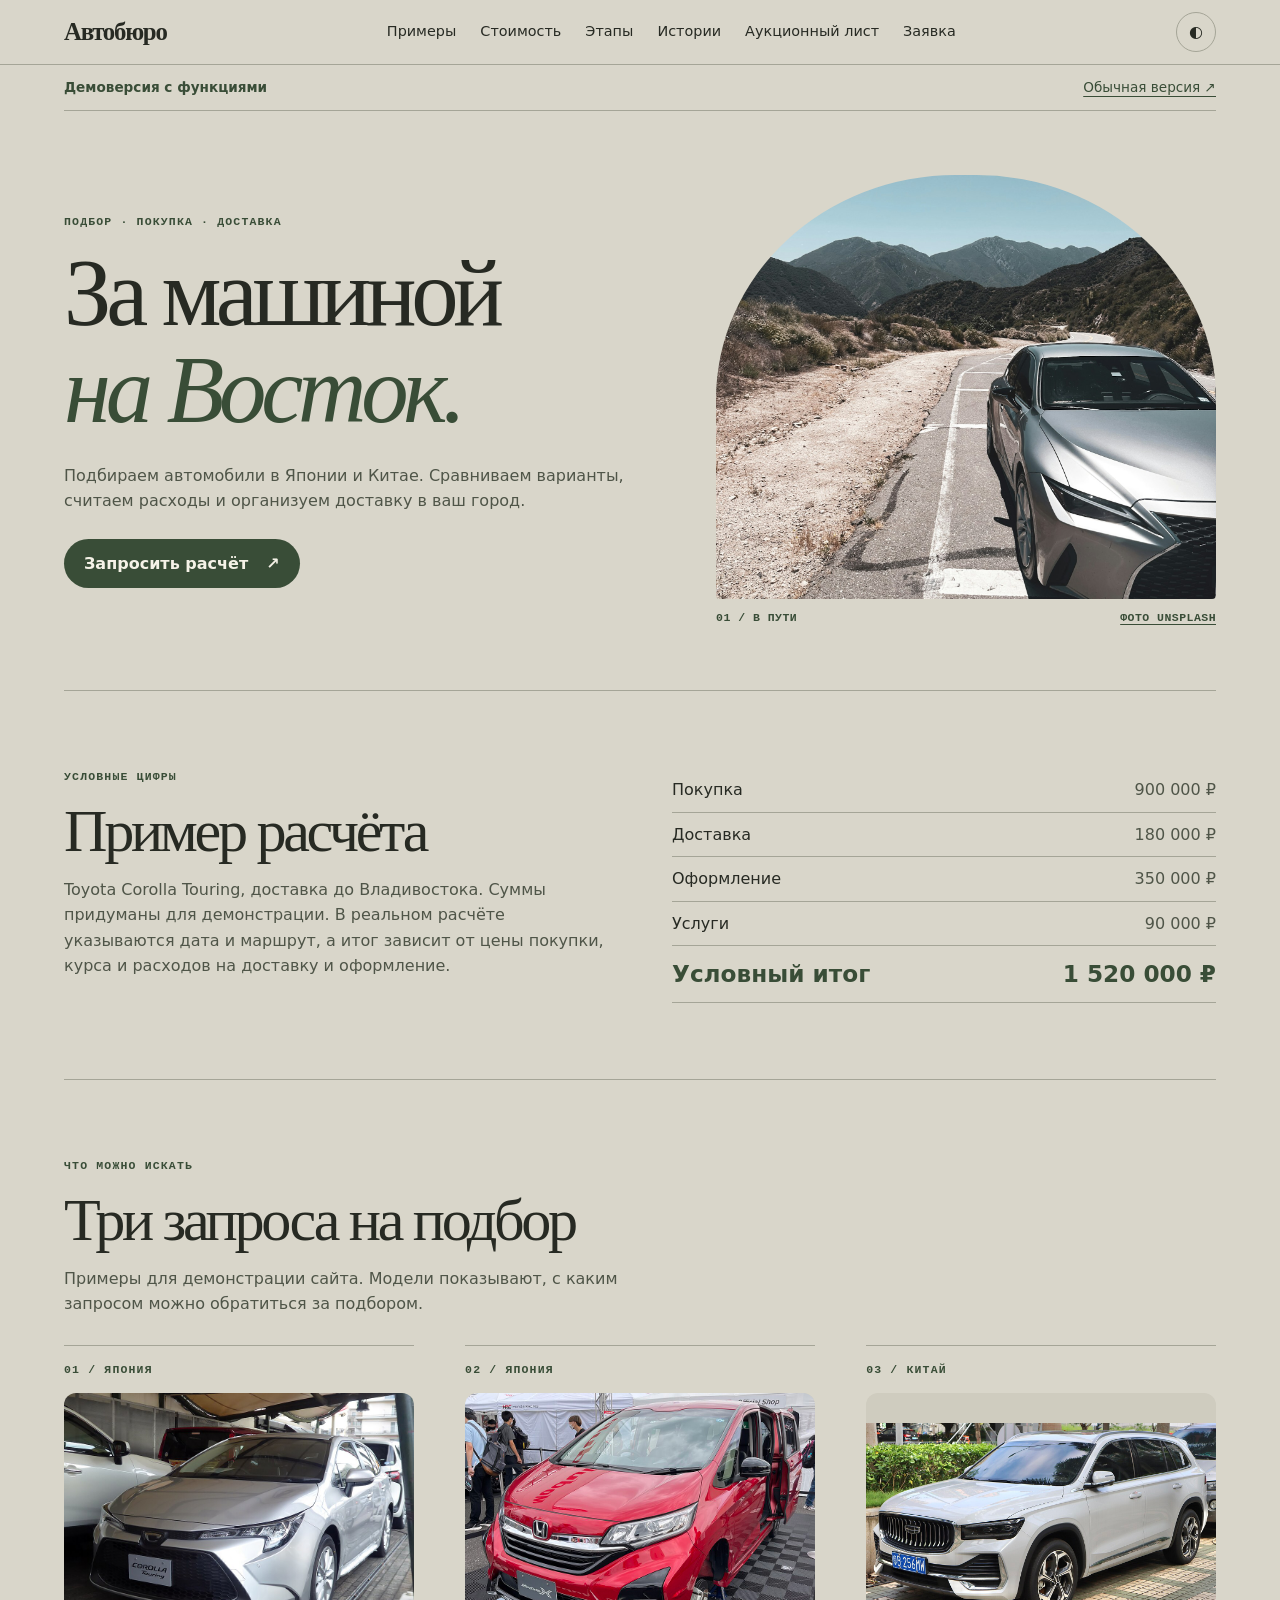
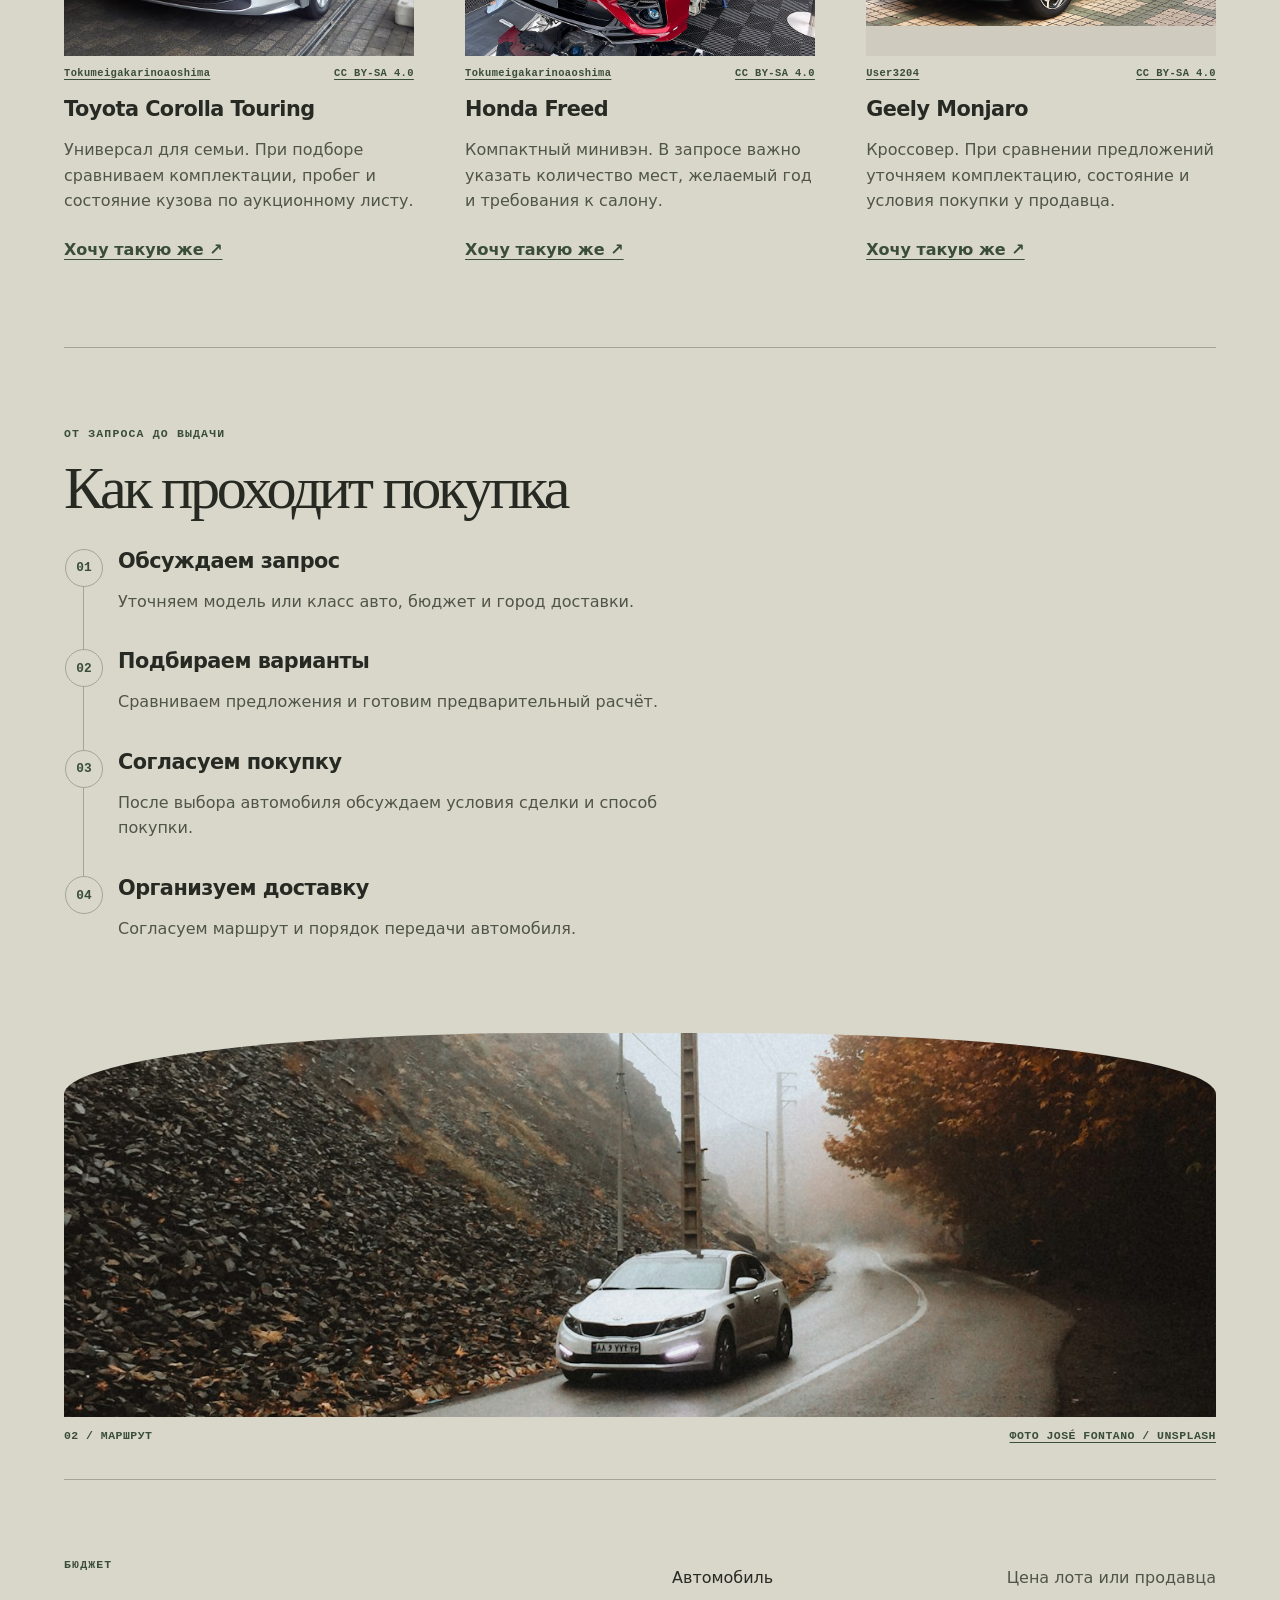
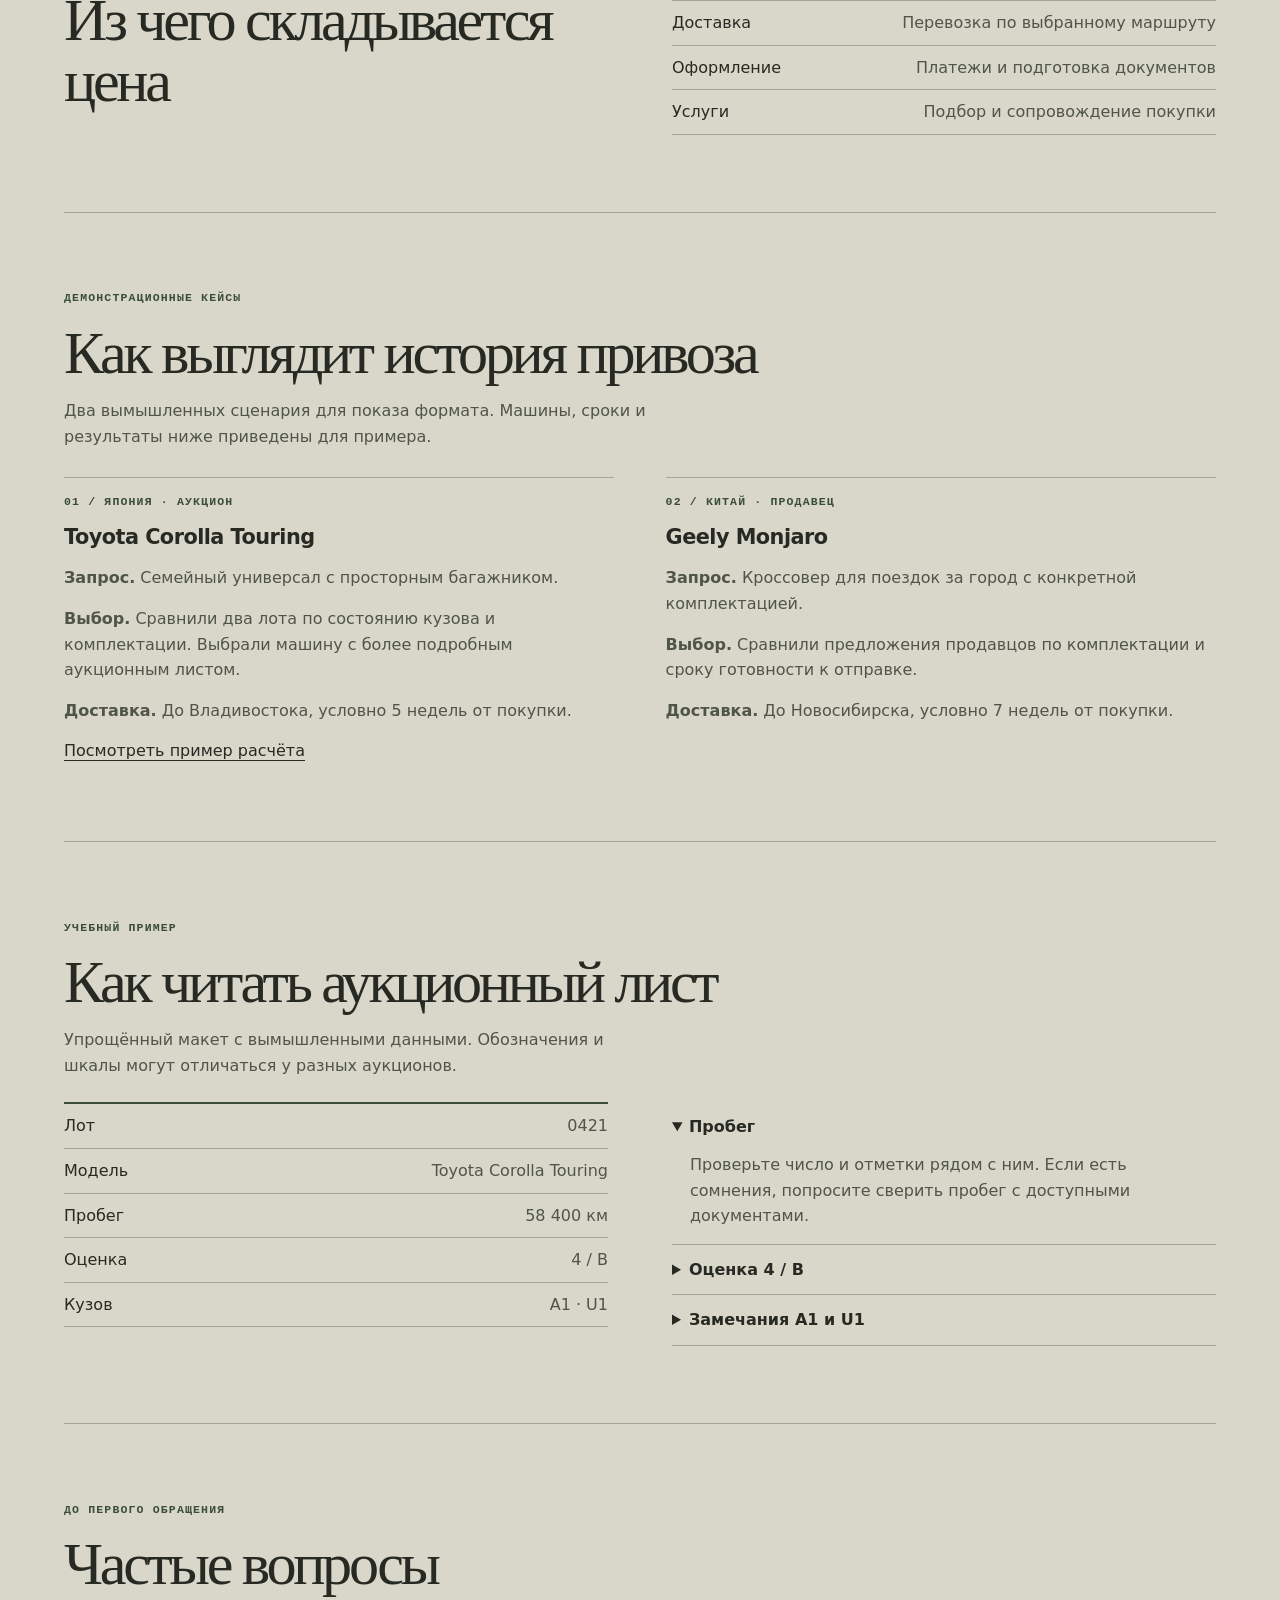
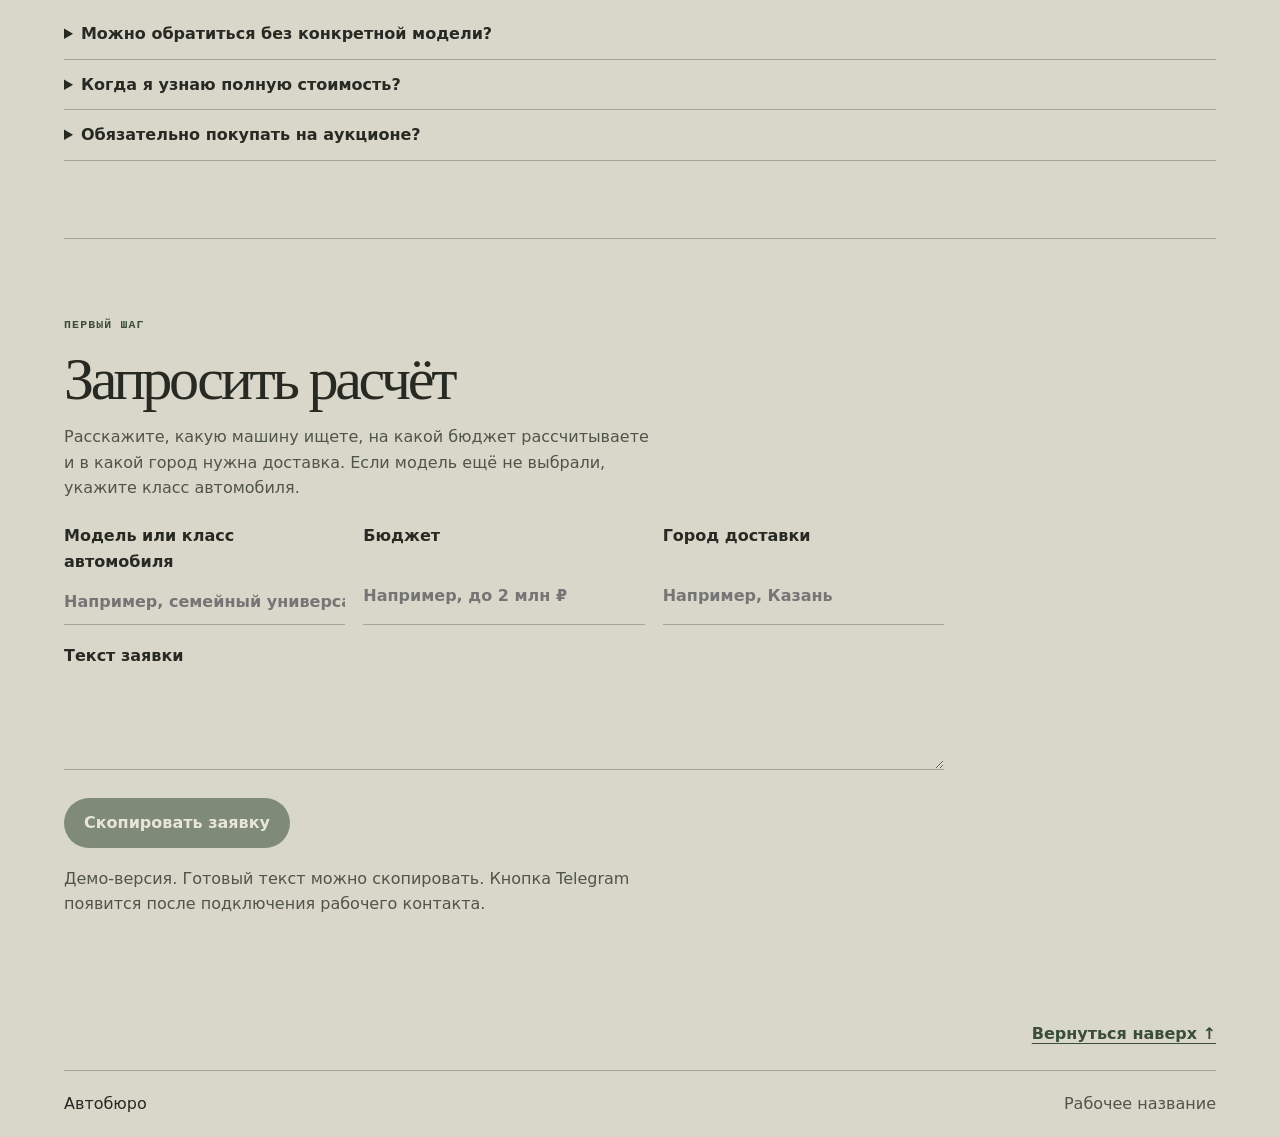
==== features/index.html @ e76baede "Add separate features demo" ====
<!doctype html>
<html lang="ru">
<head>
<meta charset="utf-8">
<meta name="viewport" content="width=device-width, initial-scale=1">
<meta name="description" content="Подбор и покупка автомобилей из Японии, Китая и других стран. Узнайте, как проходит покупка и из чего складывается стоимость.">
<title>Авто из Японии и Китая — подбор и доставка</title>
<link rel="stylesheet" href="../style.css"><link rel="stylesheet" href="features.css">
</head>
<body id="top">
<header class="site-header"><div class="wrap header-inner"><a class="brand" href="#top">Автобюро</a><nav id="site-nav" aria-label="Разделы сайта"><a href="#cars">Примеры</a><a href="#estimate">Стоимость</a><a href="#process">Этапы</a><a href="#cases">Истории</a><a href="#auction">Аукционный лист</a><a href="#contact">Заявка</a></nav><div class="header-controls"><button type="button" id="theme" aria-label="Тёмная тема" aria-pressed="false" hidden>◐</button><button type="button" id="menu" aria-controls="site-nav" aria-expanded="false" hidden>☰ <span>Меню</span></button></div></div></header>
<div class="wrap feature-bar"><strong>Демоверсия с функциями</strong><a href="../">Обычная версия ↗</a></div><main>
<section class="hero wrap">
<div><p class="eyebrow">Подбор · Покупка · Доставка</p>
<h1>За машиной<br><em>на Восток.</em></h1>
<p class="intro">Подбираем автомобили в Японии и Китае. Сравниваем варианты, считаем расходы и организуем доставку в ваш город.</p>
<a class="button" href="#contact">Запросить расчёт <span aria-hidden="true">↗</span></a></div>
<figure class="hero-photo">
<img src="../photos/mountain-road.jpg" width="1600" height="2133" alt="Серебристый автомобиль на горной дороге" fetchpriority="high">
<figcaption><span>01 / В пути</span><a href="https://unsplash.com/photos/silver-car-parked-on-a-winding-mountain-road-dqS-fH3eOp8">Фото Unsplash</a></figcaption>
</figure>
</section>
<section class="section wrap price" id="estimate">
<div><p class="eyebrow">Условные цифры</p><h2>Пример расчёта</h2><p>Toyota Corolla Touring, доставка до Владивостока. Суммы придуманы для демонстрации. В реальном расчёте указываются дата и маршрут, а итог зависит от цены покупки, курса и расходов на доставку и оформление.</p></div>
<dl class="cost estimate">
<div><dt>Покупка</dt><dd>900 000 ₽</dd></div>
<div><dt>Доставка</dt><dd>180 000 ₽</dd></div>
<div><dt>Оформление</dt><dd>350 000 ₽</dd></div>
<div><dt>Услуги</dt><dd>90 000 ₽</dd></div>
<div class="total"><dt>Условный итог</dt><dd>1 520 000 ₽</dd></div>
</dl>
</section>
<section class="section wrap" id="cars">
<p class="eyebrow">Что можно искать</p>
<h2>Три запроса на подбор</h2>
<p>Примеры для демонстрации сайта. Модели показывают, с каким запросом можно обратиться за подбором.</p>
<div class="examples">
<article><p class="eyebrow">01 / Япония</p><figure class="car-example"><img src="../photos/corolla.jpg" alt="Toyota Corolla Touring" loading="lazy"><figcaption><a href="https://commons.wikimedia.org/wiki/File:Toyota_COROLLA_Touring_S_(3BA-ZRE212W-AEXEP)_front.jpg">Tokumeigakarinoaoshima</a><a href="https://creativecommons.org/licenses/by-sa/4.0/">CC BY-SA 4.0</a></figcaption></figure><h3>Toyota Corolla Touring</h3><p>Универсал для семьи. При подборе сравниваем комплектации, пробег и состояние кузова по аукционному листу.</p><a class="pick-car" href="#contact" data-car="Toyota Corolla Touring">Хочу такую же ↗</a></article>
<article><p class="eyebrow">02 / Япония</p><figure class="car-example"><img src="../photos/freed.jpg" alt="Honda Freed" loading="lazy"><figcaption><a href="https://commons.wikimedia.org/wiki/File:Honda_FREED_Modulo_X_(6BA-GB5)_front.jpg">Tokumeigakarinoaoshima</a><a href="https://creativecommons.org/licenses/by-sa/4.0/">CC BY-SA 4.0</a></figcaption></figure><h3>Honda Freed</h3><p>Компактный минивэн. В запросе важно указать количество мест, желаемый год и требования к салону.</p><a class="pick-car" href="#contact" data-car="Honda Freed">Хочу такую же ↗</a></article>
<article><p class="eyebrow">03 / Китай</p><figure class="car-example"><img src="../photos/monjaro.jpg" alt="Geely Monjaro" loading="lazy"><figcaption><a href="https://commons.wikimedia.org/wiki/File:2021_Geely_Xingyue_L_(front).jpg">User3204</a><a href="https://creativecommons.org/licenses/by-sa/4.0/">CC BY-SA 4.0</a></figcaption></figure><h3>Geely Monjaro</h3><p>Кроссовер. При сравнении предложений уточняем комплектацию, состояние и условия покупки у продавца.</p><a class="pick-car" href="#contact" data-car="Geely Monjaro">Хочу такую же ↗</a></article>
</div>
</section>
<section class="section wrap" id="process"><p class="eyebrow">От запроса до выдачи</p><h2>Как проходит покупка</h2>
<ol class="steps">
<li><h3>Обсуждаем запрос</h3><p>Уточняем модель или класс авто, бюджет и город доставки.</p></li>
<li><h3>Подбираем варианты</h3><p>Сравниваем предложения и готовим предварительный расчёт.</p></li>
<li><h3>Согласуем покупку</h3><p>После выбора автомобиля обсуждаем условия сделки и способ покупки.</p></li>
<li><h3>Организуем доставку</h3><p>Согласуем маршрут и порядок передачи автомобиля.</p></li>
</ol></section>
<figure class="road-photo wrap">
<img src="../photos/autumn-road.jpg" width="1400" height="1867" alt="Автомобиль на извилистой дороге в осеннем лесу" loading="lazy">
<figcaption><span>02 / МАРШРУТ</span><a href="https://unsplash.com/photos/silver-sedan-on-road-6Av5NZUuW58">Фото José Fontano / Unsplash</a></figcaption>
</figure>
<section class="section wrap price"><div><p class="eyebrow">Бюджет</p><h2>Из чего складывается цена</h2></div><dl class="cost"><div><dt>Автомобиль</dt><dd>Цена лота или продавца</dd></div><div><dt>Доставка</dt><dd>Перевозка по выбранному маршруту</dd></div><div><dt>Оформление</dt><dd>Платежи и подготовка документов</dd></div><div><dt>Услуги</dt><dd>Подбор и сопровождение покупки</dd></div></dl></section>
<section class="section wrap" id="cases">
<p class="eyebrow">Демонстрационные кейсы</p>
<h2>Как выглядит история привоза</h2>
<p>Два вымышленных сценария для показа формата. Машины, сроки и результаты ниже приведены для примера.</p>
<div class="examples stories">
<article><p class="eyebrow">01 / Япония · аукцион</p><h3>Toyota Corolla Touring</h3><p><strong>Запрос.</strong> Семейный универсал с просторным багажником.</p><p><strong>Выбор.</strong> Сравнили два лота по состоянию кузова и комплектации. Выбрали машину с более подробным аукционным листом.</p><p><strong>Доставка.</strong> До Владивостока, условно 5 недель от покупки.</p><a href="#estimate">Посмотреть пример расчёта</a></article>
<article><p class="eyebrow">02 / Китай · продавец</p><h3>Geely Monjaro</h3><p><strong>Запрос.</strong> Кроссовер для поездок за город с конкретной комплектацией.</p><p><strong>Выбор.</strong> Сравнили предложения продавцов по комплектации и сроку готовности к отправке.</p><p><strong>Доставка.</strong> До Новосибирска, условно 7 недель от покупки.</p></article>
</div>
</section>

<section class="section wrap" id="auction">
<p class="eyebrow">Учебный пример</p>
<h2>Как читать аукционный лист</h2>
<p>Упрощённый макет с вымышленными данными. Обозначения и шкалы могут отличаться у разных аукционов.</p>
<div class="auction">
<dl class="cost"><div><dt>Лот</dt><dd>0421</dd></div><div><dt>Модель</dt><dd>Toyota Corolla Touring</dd></div><div><dt>Пробег</dt><dd>58 400 км</dd></div><div><dt>Оценка</dt><dd>4 / B</dd></div><div><dt>Кузов</dt><dd>A1 · U1</dd></div></dl>
<div><details open><summary>Пробег</summary><p>Проверьте число и отметки рядом с ним. Если есть сомнения, попросите сверить пробег с доступными документами.</p></details>
<details><summary>Оценка 4 / B</summary><p>В этом примере 4 — общая оценка, B — состояние салона. Смотрите расшифровку конкретного аукциона и комментарии инспектора.</p></details>
<details><summary>Замечания A1 и U1</summary><p>На схеме кузова A1 может обозначать небольшую царапину, а U1 — небольшую вмятину. Сверьте обозначения с легендой листа и попросите фото отмеченных деталей.</p></details></div>
</div></section><section class="section wrap" id="faq">
<p class="eyebrow">До первого обращения</p>
<h2>Частые вопросы</h2>
<details><summary>Можно обратиться без конкретной модели?</summary><p>Да. Начните с бюджета, города и задач. Например, нужен семейный автомобиль с просторным багажником.</p></details>
<details><summary>Когда я узнаю полную стоимость?</summary><p>Первый расчёт делаем по выбранному варианту и маршруту. Перед покупкой уточняем сумму и отдельно показываем расходы, которые могут измениться.</p></details>
<details><summary>Обязательно покупать на аукционе?</summary><p>Способ покупки зависит от страны и конкретного предложения. Сравниваем варианты на аукционе и у продавцов, когда доступны оба пути.</p></details>
</section>
<section class="section wrap" id="contact"><p class="eyebrow">Первый шаг</p><h2>Запросить расчёт</h2><p>Расскажите, какую машину ищете, на какой бюджет рассчитываете и в какой город нужна доставка. Если модель ещё не выбрали, укажите класс автомобиля.</p>
<form id="request" class="request" data-telegram="">
<label>Модель или класс автомобиля<input name="car" placeholder="Например, семейный универсал" required maxlength="100"></label>
<label>Бюджет<input name="budget" placeholder="Например, до 2 млн ₽" required maxlength="80"></label>
<label>Город доставки<input name="city" placeholder="Например, Казань" required maxlength="80"></label>
<label class="message">Текст заявки<textarea id="request-text" rows="3" readonly></textarea></label>
<div class="request-actions">
<button class="button" type="button" id="copy-request" disabled>Скопировать заявку</button>
<a class="button" id="send-request" hidden>Открыть Telegram</a>
</div>
<p class="notice" id="contact-note">Демо-версия. Готовый текст можно скопировать. Кнопка Telegram появится после подключения рабочего контакта.</p>
<p id="request-status" role="status"></p>
</form></section>
</main><div class="wrap back-row"><a href="#top">Вернуться наверх ↑</a></div>
<footer class="wrap">Автобюро <span>Рабочее название</span></footer>
<script src="../navigation.js" defer></script><script src="../request.js" defer></script><script src="features.js" defer></script></body>
</html>
---- style.css ----
:root {
  color-scheme: light;
  --paper: #d9d6ca;
  --ink: #272a23;
  --muted: #4f5548;
  --accent: #394d37;
  --line: #a5a597;
  --gutter: clamp(18px, 5vw, 74px);
}
* { box-sizing: border-box; }
body { margin: 0; background: var(--paper); color: var(--ink); font: 16px/1.6 system-ui, sans-serif; }
.wrap { width: min(1280px, calc(100% - 2 * var(--gutter))); margin-inline: auto; }
a { color: inherit; text-underline-offset: .28em; }
:focus-visible { outline: 2px solid currentColor; outline-offset: 4px; }
header, footer { display: flex; flex-wrap: wrap; align-items: center; justify-content: space-between; gap: 12px 24px; padding-block: 20px; }
header { border-bottom: 1px solid var(--line); }
.brand { font: bold 1.55rem Georgia, serif; letter-spacing: -.05em; text-decoration: none; }
nav { display: flex; flex-wrap: wrap; gap: 8px 24px; font-size: .9rem; }
nav a { text-decoration: none; }
nav a:hover { text-decoration: underline; }
.header-link { font-size: .85rem; font-weight: 700; }
.hero { display: grid; grid-template-columns: minmax(0, 1fr) minmax(0, .85fr); align-items: center; gap: clamp(24px, 5vw, 80px); padding-block: clamp(30px, 5vw, 74px); }
h1, h2, h3, p { margin: 0 0 15px; }
h1, h2 { font: 400 clamp(2.15rem, 4.7vw, 4.5rem)/1.02 Georgia, serif; letter-spacing: -.055em; }
h1 { font-size: clamp(3.25rem, 7.4vw, 7.2rem); }
h1 em { color: var(--accent); }
h3 { font-size: 1.3rem; line-height: 1.2; letter-spacing: -.025em; }
p { max-width: 58ch; color: var(--muted); }
.intro { margin-top: 24px; }
.eyebrow, figcaption { font: 700 .72rem/1.5 ui-monospace, monospace; letter-spacing: .1em; text-transform: uppercase; color: var(--accent); }
.button { display: inline-flex; align-items: center; gap: 18px; margin-top: 10px; border: 0; border-radius: 999px; padding: 12px 20px; background: var(--accent); color: #f5f2e7; font: inherit; font-weight: 700; text-decoration: none; }
.button:hover { background: #263c29; }
figure { margin: 0; }
figure img { display: block; width: 100%; height: auto; object-fit: cover; }
.hero-photo img { aspect-ratio: 1.18; border-radius: 48% 48% 4px 4px / 53% 53% 4px 4px; object-position: 50% 59%; }
figcaption { display: flex; flex-wrap: wrap; justify-content: space-between; gap: 5px 16px; padding-top: 10px; letter-spacing: .04em; }
.section { border-top: 1px solid var(--line); padding-block: clamp(30px, 6vw, 78px); }
.price { display: grid; grid-template-columns: minmax(0, 1fr) minmax(0, 1fr); gap: clamp(18px, 5vw, 72px); }
.cost { margin: 0; }
.cost div { display: flex; justify-content: space-between; gap: 16px; border-bottom: 1px solid var(--line); padding-block: 9px; }
.cost dd { margin: 0; color: var(--muted); text-align: right; }
.cost .total, .cost .total dd { color: var(--accent); font-weight: 800; font-size: clamp(1rem, 2vw, 1.45rem); }
.examples { display: grid; grid-template-columns: repeat(3, minmax(0, 1fr)); gap: clamp(20px, 4vw, 58px); margin-top: 28px; }
.examples article { border-top: 1px solid var(--line); padding-top: 15px; }
.stories { grid-template-columns: repeat(2, minmax(0, 1fr)); }
.steps { list-style: none; padding: 0; margin: 30px 0 0; counter-reset: route; }
.steps li { position: relative; counter-increment: route; margin-left: 19px; padding: 0 0 20px 34px; border-left: 1px solid var(--line); }
.steps li::before { content: "0" counter(route); position: absolute; inset: 0 auto auto -19px; display: grid; place-items: center; width: 36px; height: 36px; border: 1px solid var(--line); border-radius: 50%; background: var(--paper); color: var(--accent); font: 700 .8rem ui-monospace, monospace; }
.steps li:last-child { border-color: transparent; padding-bottom: 0; }
.road-photo { margin-block: 0 34px; }
.road-photo img { aspect-ratio: 3 / 1; object-position: center 58%; border-radius: 42% 42% 0 0 / 16% 16% 0 0; }
details { border-bottom: 1px solid var(--line); }
summary { cursor: pointer; font-weight: 700; padding-block: 12px; }
details p { padding-left: 18px; }
.request { display: grid; grid-template-columns: repeat(3, minmax(0, 1fr)); gap: 18px; max-width: 880px; margin-top: 22px; }
.request label { display: grid; gap: 6px; font-weight: 650; }
.request input, .request textarea { width: 100%; min-width: 0; padding: 9px 0; border: 0; border-bottom: 1px solid var(--line); border-radius: 0; background: transparent; color: inherit; font: inherit; }
.request textarea { resize: vertical; }
.request .message, .request-actions, .request p { grid-column: 1 / -1; }
.request button { cursor: pointer; }
.request button:disabled { opacity: .55; cursor: default; }
.request [hidden], #request-status:empty { display: none; }
footer { border-top: 1px solid var(--line); }
footer span { color: var(--muted); }
@media (max-width: 760px) {
  .hero, .price { grid-template-columns: 1fr; }
  .hero-photo img { aspect-ratio: 1.45; }
  .road-photo img { aspect-ratio: 1.8; }
}
@media (max-width: 560px) {
  header nav { order: 1; width: 100%; }
  .examples, .request { grid-template-columns: 1fr; }
}
.car-example { margin-bottom: 16px; }
.car-example img { aspect-ratio: 4 / 3; object-fit: contain; background: #cfccbf; border-radius: 12px 12px 0 0; }
.car-example figcaption { font-size: .65rem; text-transform: none; }
:root[data-theme="dark"] {
  color-scheme: dark;
  --paper: #222721;
  --ink: #efebe0;
  --muted: #c1c7b8;
  --accent: #b8d2a7;
  --line: #65705e;
}
[data-theme="dark"] .button { background: #b8d2a7; color: #222721; }
[data-theme="dark"] .button:hover { background: #d1e2c7; }
[data-theme="dark"] .car-example img { background: #363d33; }
html { scroll-padding-top: 85px; }
.site-header { position: sticky; top: 0; z-index: 5; display: block; padding: 0; background: var(--paper); }
.header-inner, .header-controls { display: flex; align-items: center; gap: 12px; }
.header-inner { justify-content: space-between; padding-block: 12px; flex-wrap: wrap; }
.header-controls button { border: 1px solid var(--line); border-radius: 999px; background: transparent; color: var(--ink); padding: 6px 12px; font: inherit; cursor: pointer; }
.back-row { display: flex; justify-content: flex-end; padding-block: 12px 24px; }
.back-row a { color: var(--accent); font-weight: 700; }
@media (max-width: 760px) {
  .header-inner nav { order: 1; width: 100%; }
  .header-inner nav a { padding-block: 6px; }
  .header-inner nav[data-collapsed] { display: none; }
}
@media (prefers-reduced-motion: no-preference) {
  html { scroll-behavior: smooth; }
}
---- features/features.css ----
.feature-bar { display: flex; flex-wrap: wrap; justify-content: space-between; gap: 8px 18px; padding-block: 12px; border-bottom: 1px solid var(--line); color: var(--accent); font-size: .85rem; }
.pick-car { display: inline-block; padding-block: 8px; color: var(--accent); font-weight: 700; }
.auction { display: grid; grid-template-columns: repeat(2, minmax(0, 1fr)); gap: clamp(20px, 5vw, 68px); margin-top: 24px; }
.auction dl { border-top: 2px solid var(--accent); }
@media (max-width: 760px) { .auction { grid-template-columns: 1fr; } }
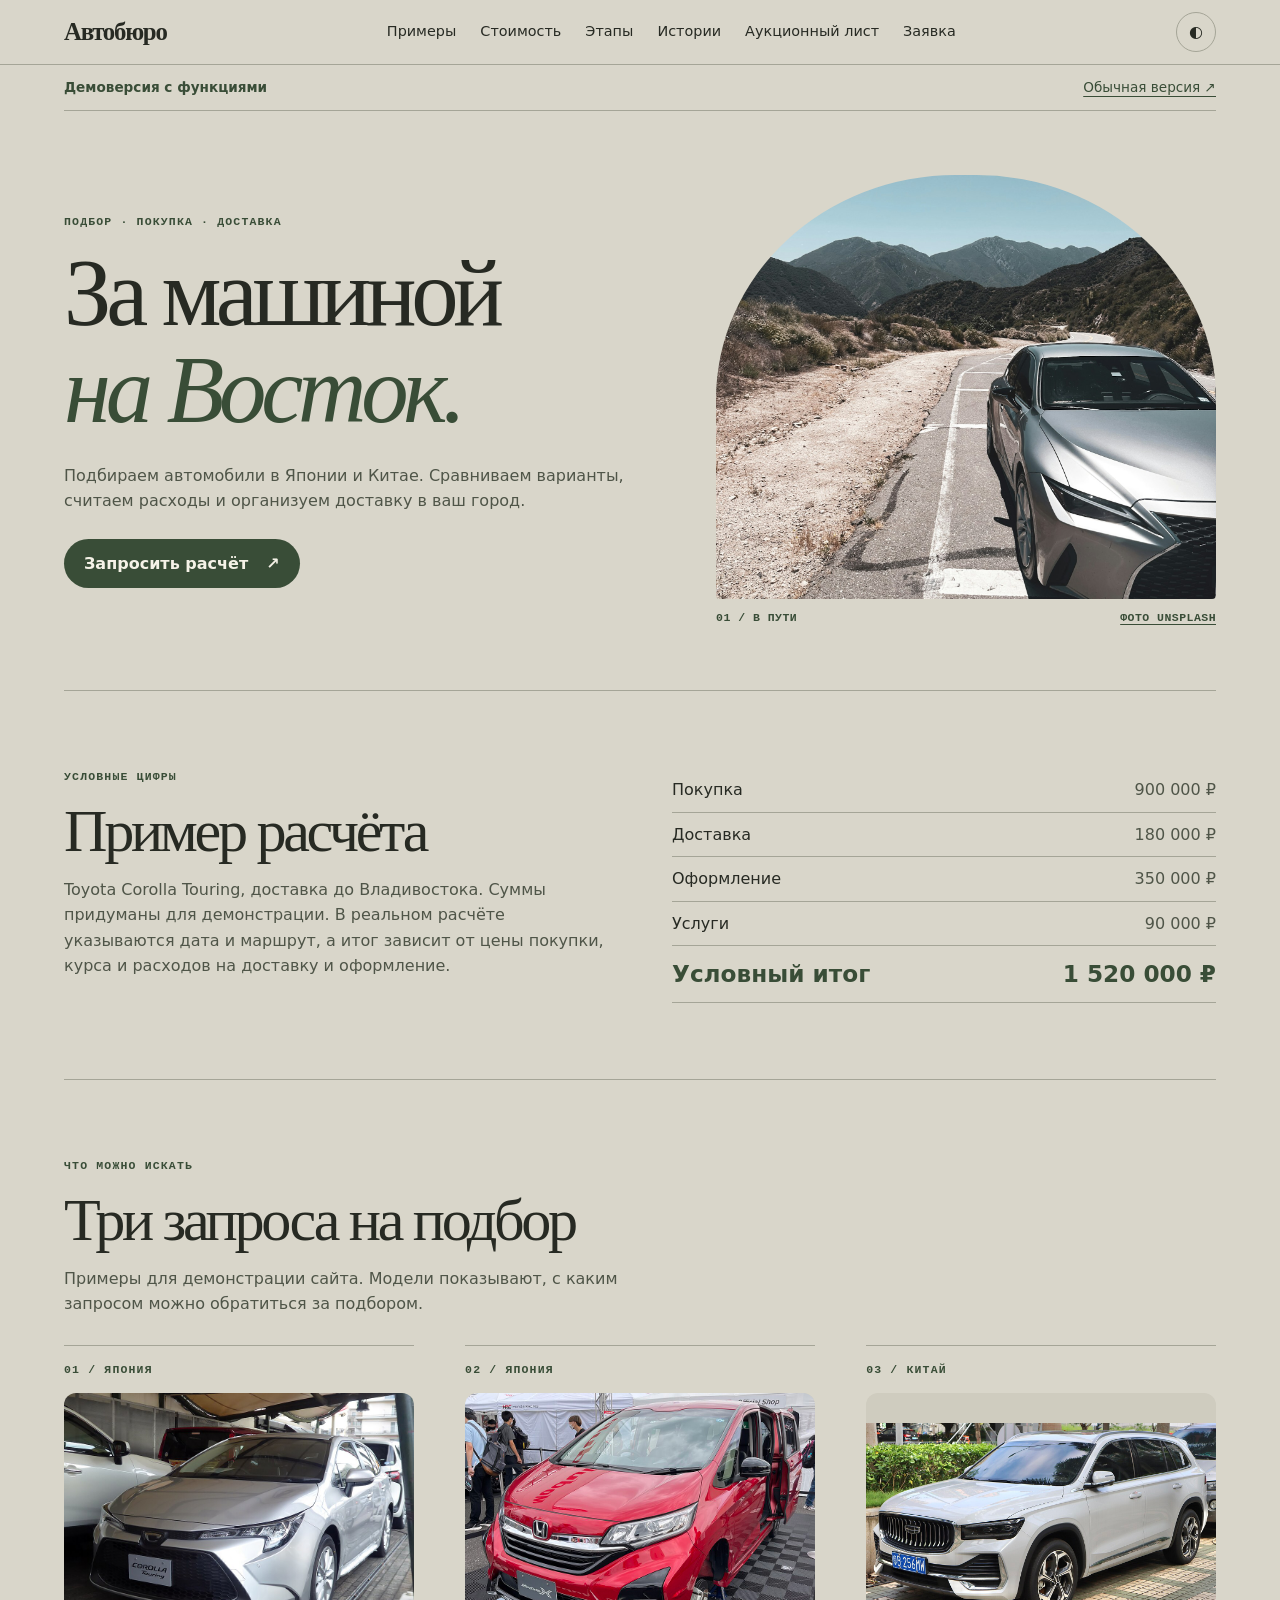
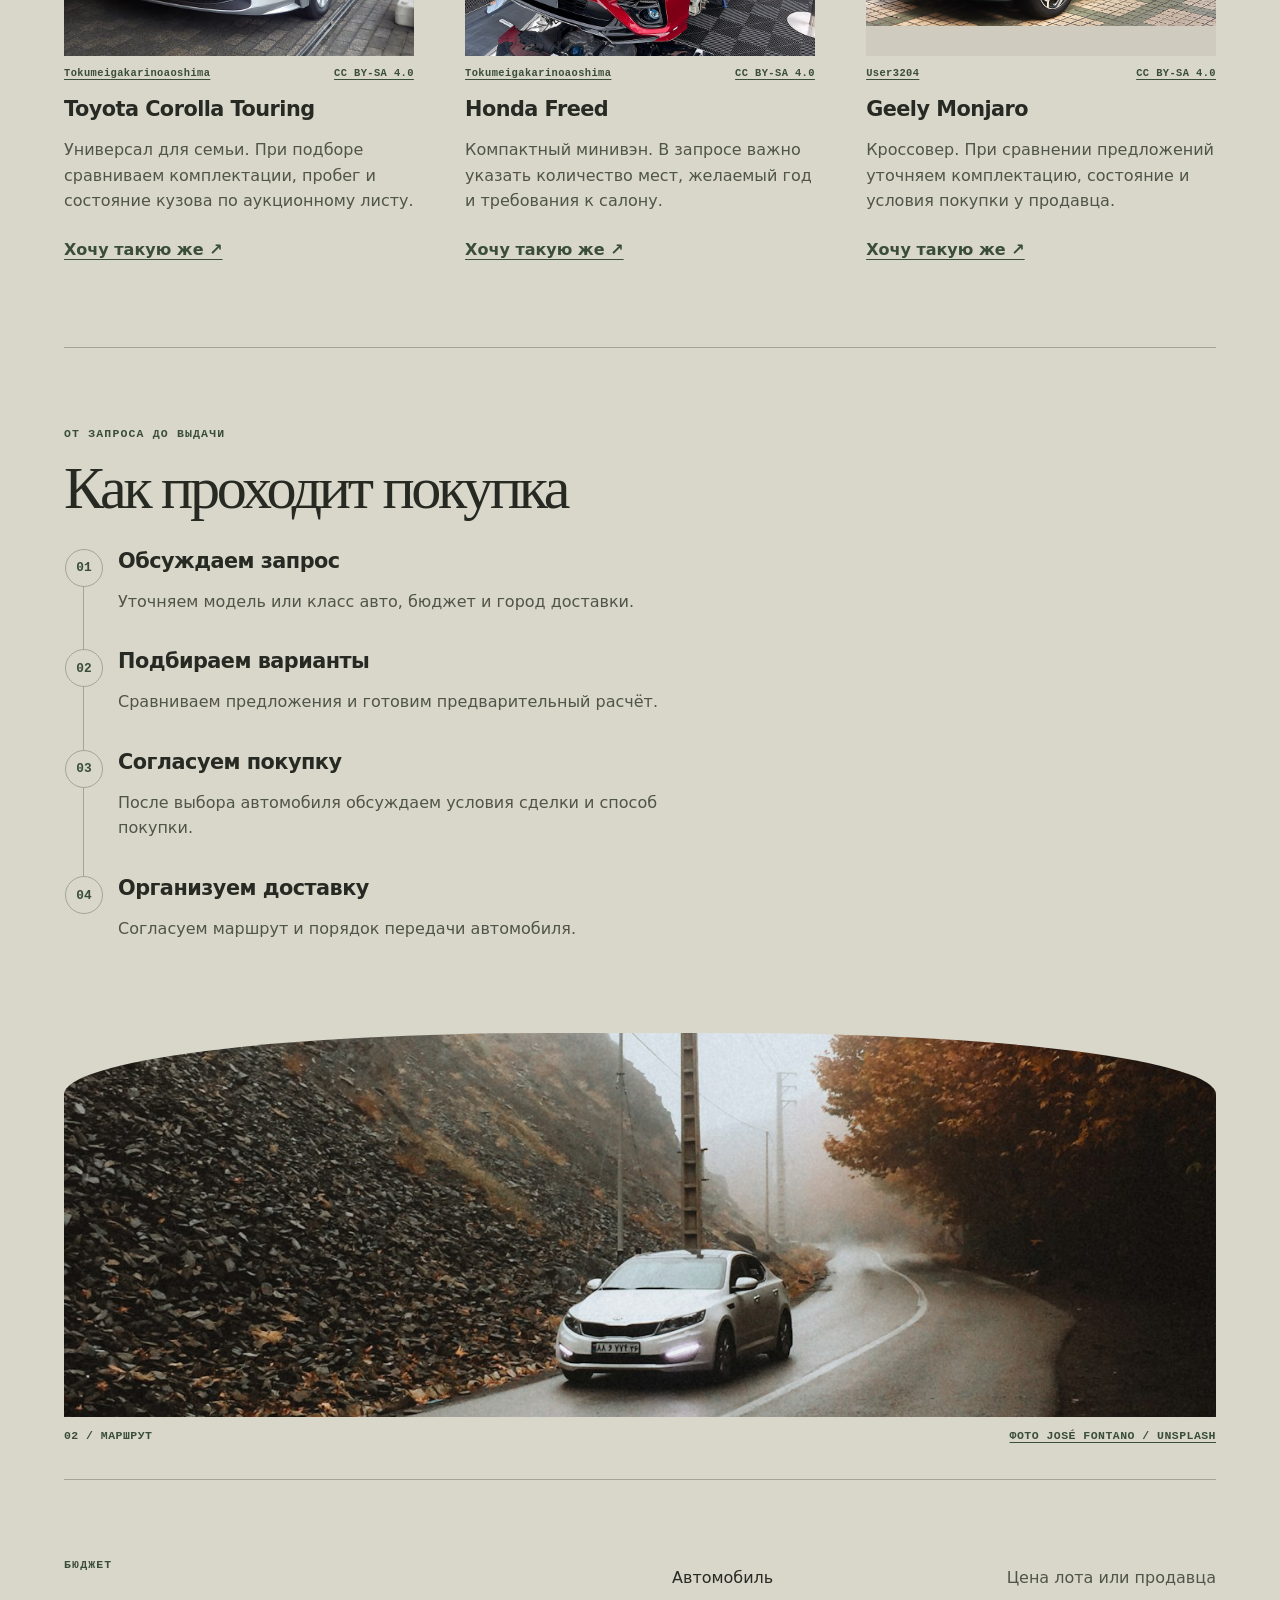
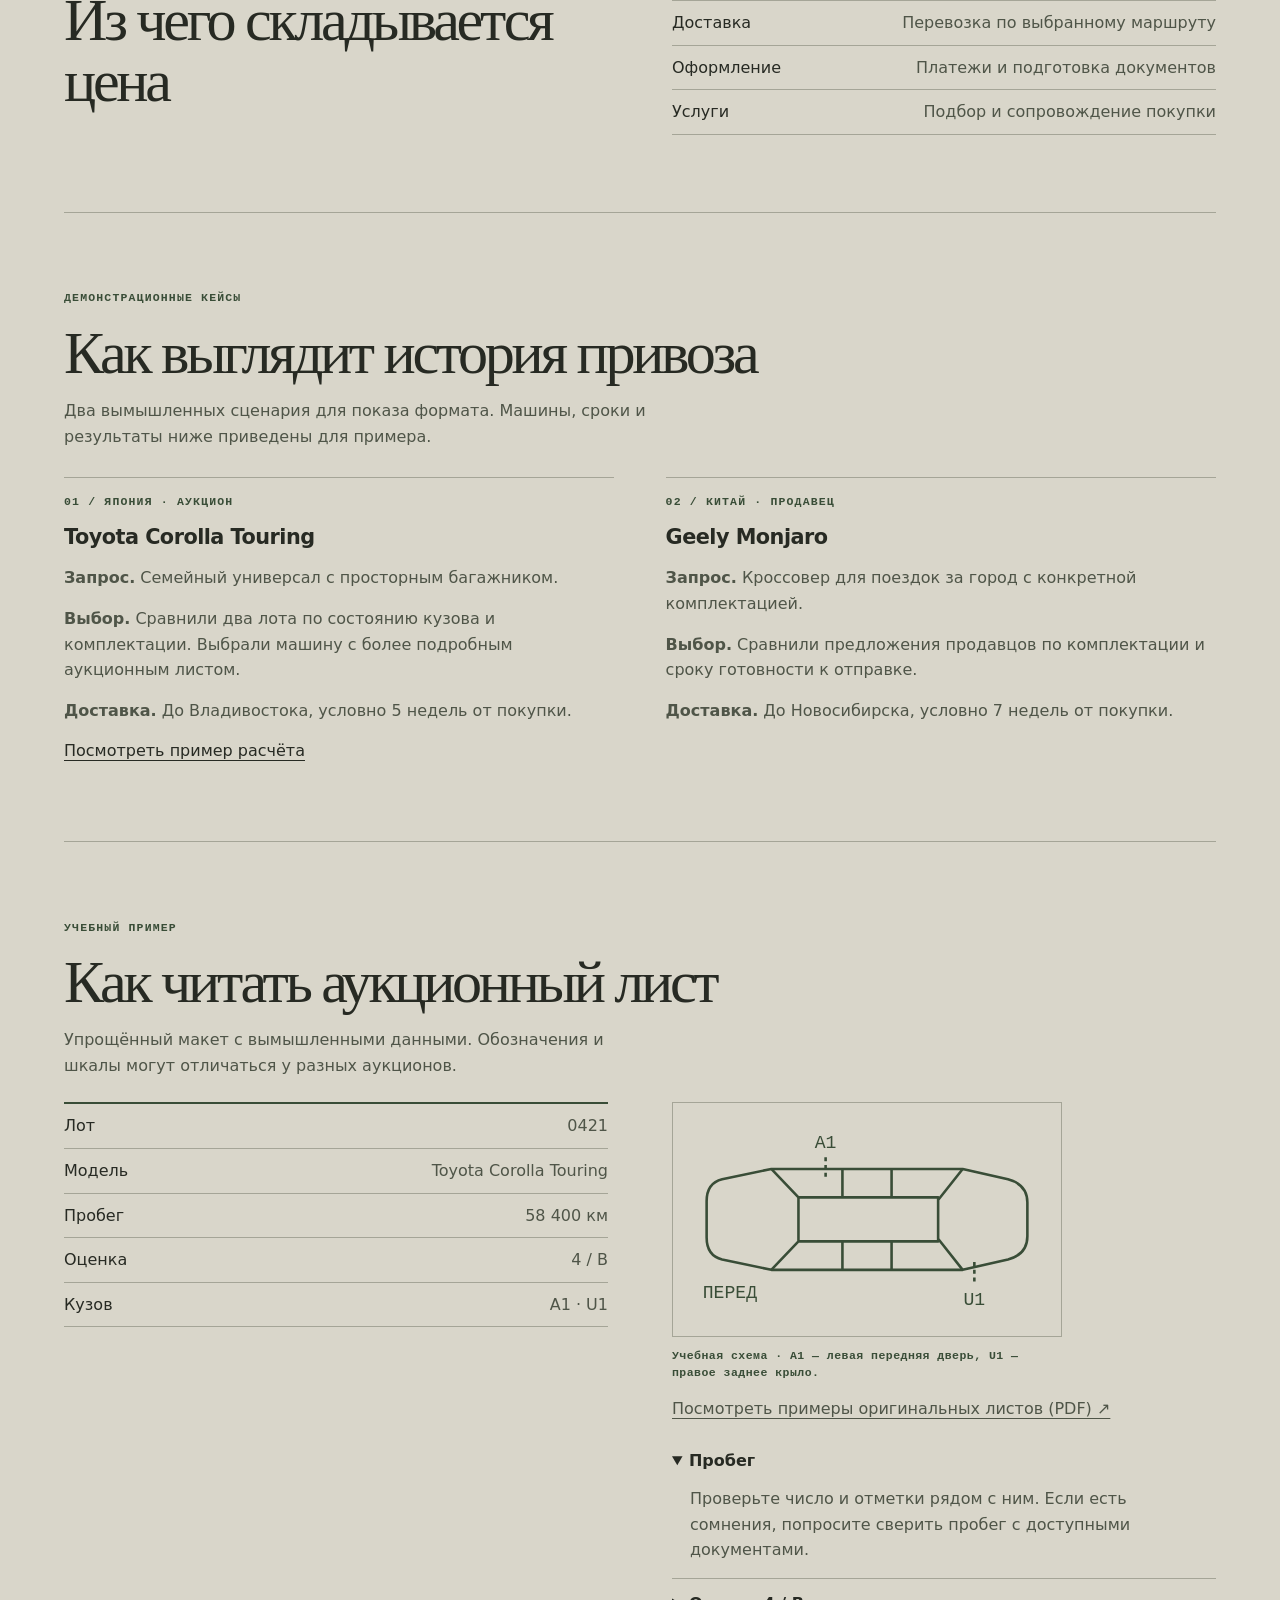
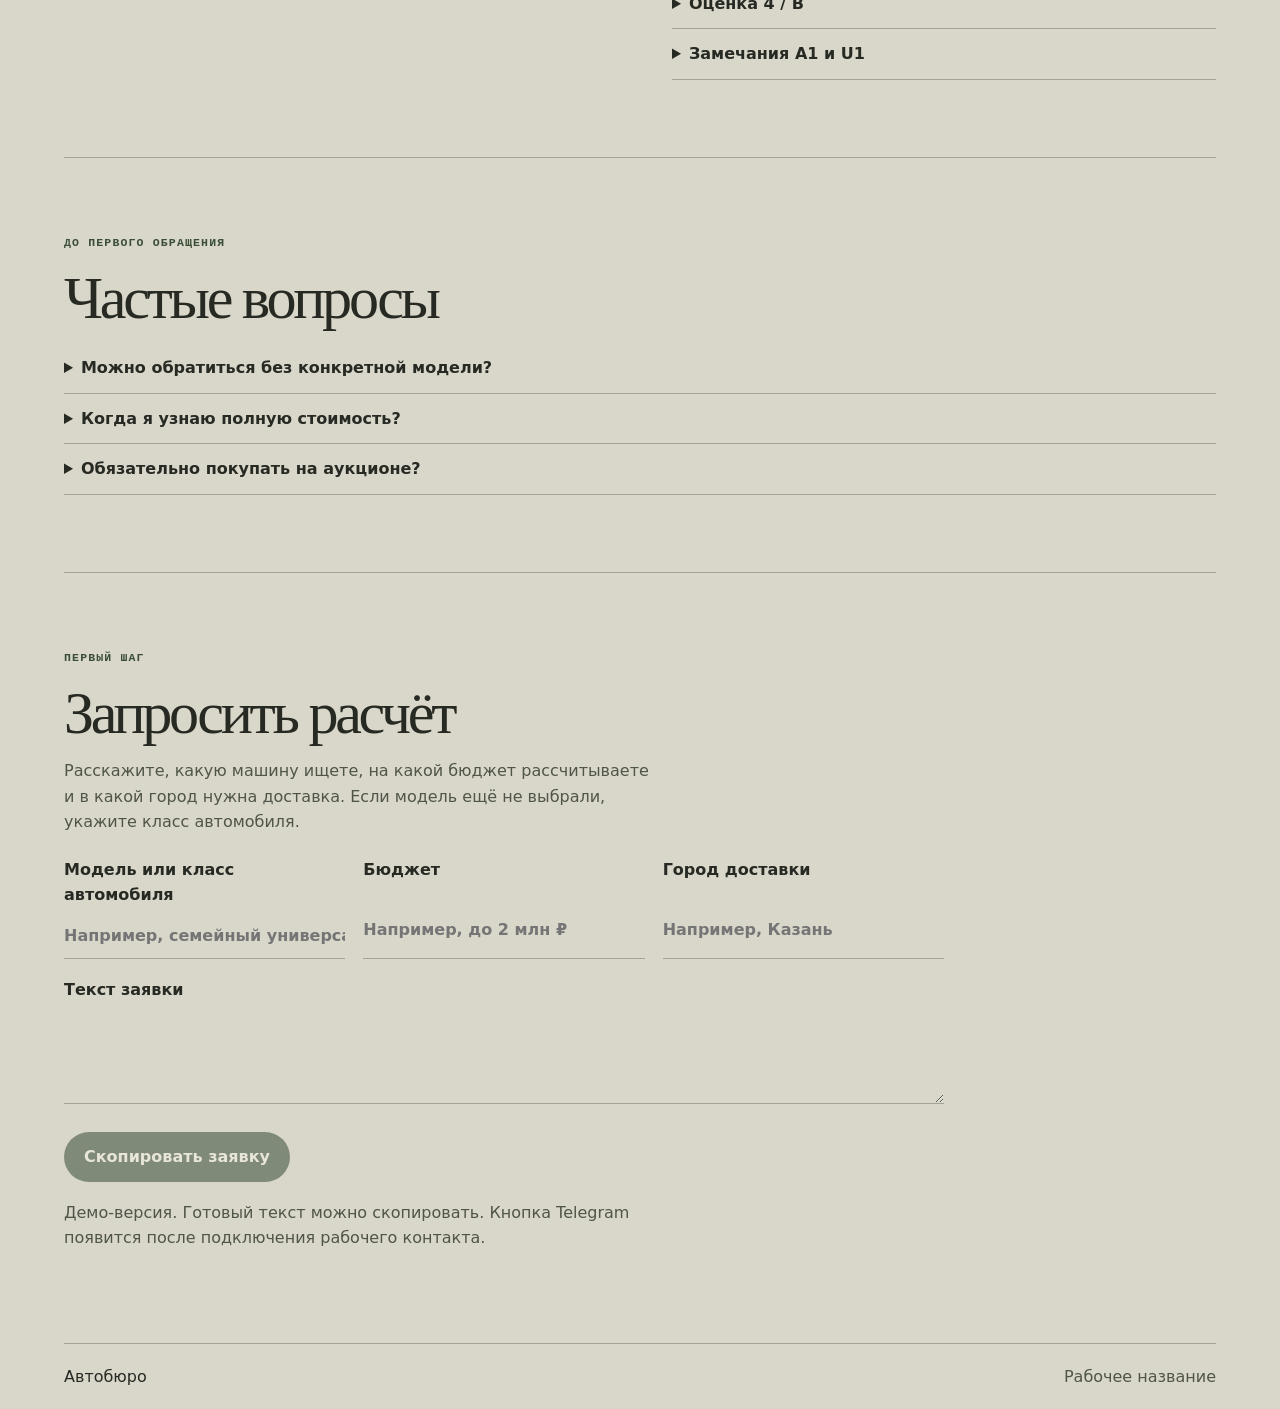
==== commit bb0e7ae6: "Illustrate auction inspection sheet and float back-to-top" ====
--- a/features/index.html
+++ b/features/index.html
@@ -68,7 +68,21 @@
 <p>Упрощённый макет с вымышленными данными. Обозначения и шкалы могут отличаться у разных аукционов.</p>
 <div class="auction">
 <dl class="cost"><div><dt>Лот</dt><dd>0421</dd></div><div><dt>Модель</dt><dd>Toyota Corolla Touring</dd></div><div><dt>Пробег</dt><dd>58 400 км</dd></div><div><dt>Оценка</dt><dd>4 / B</dd></div><div><dt>Кузов</dt><dd>A1 · U1</dd></div></dl>
-<div><details open><summary>Пробег</summary><p>Проверьте число и отметки рядом с ним. Если есть сомнения, попросите сверить пробег с доступными документами.</p></details>
+<div><figure class="body-map">
+<svg viewBox="0 0 300 180" role="img" aria-labelledby="body-title body-desc">
+<title id="body-title">Схема кузова, вид сверху</title>
+<desc id="body-desc">Перед автомобиля слева. A1 отмечает царапину на левой передней двери, U1 — вмятину на правом заднем крыле.</desc>
+<g fill="none" stroke="currentColor" stroke-width="2" stroke-linejoin="round">
+<path d="M38 59Q26 62 26 76v28q0 14 12 17l38 8h148l35-8q15-4 15-18V77q0-14-15-18l-35-8H76z"/>
+<path d="m76 51 21 22v34l-21 22m148-78-19 24v30l19 24M97 73h108v34H97m34-56v22m38-22v22m-38 34v22m38-22v22"/>
+<path d="M118 42v16m115 65v16" stroke-dasharray="3 3"/>
+</g>
+<g fill="currentColor" font-family="monospace" font-size="14" text-anchor="middle">
+<text x="118" y="35">A1</text><text x="233" y="156">U1</text><text x="44" y="151">ПЕРЕД</text>
+</g></svg>
+<figcaption>Учебная схема · A1 — левая передняя дверь, U1 — правое заднее крыло.</figcaption>
+</figure>
+<p><a href="https://exportcarjapan.com/gallery/Auction%20Sheet%20Examples.pdf">Посмотреть примеры оригинальных листов (PDF) ↗</a></p><details open><summary>Пробег</summary><p>Проверьте число и отметки рядом с ним. Если есть сомнения, попросите сверить пробег с доступными документами.</p></details>
 <details><summary>Оценка 4 / B</summary><p>В этом примере 4 — общая оценка, B — состояние салона. Смотрите расшифровку конкретного аукциона и комментарии инспектора.</p></details>
 <details><summary>Замечания A1 и U1</summary><p>На схеме кузова A1 может обозначать небольшую царапину, а U1 — небольшую вмятину. Сверьте обозначения с легендой листа и попросите фото отмеченных деталей.</p></details></div>
 </div></section><section class="section wrap" id="faq">
@@ -91,7 +105,7 @@
 <p class="notice" id="contact-note">Демо-версия. Готовый текст можно скопировать. Кнопка Telegram появится после подключения рабочего контакта.</p>
 <p id="request-status" role="status"></p>
 </form></section>
-</main><div class="wrap back-row"><a href="#top">Вернуться наверх ↑</a></div>
+</main><a class="floating-top" href="#top">Наверх ↑</a>
 <footer class="wrap">Автобюро <span>Рабочее название</span></footer>
 <script src="../navigation.js" defer></script><script src="../request.js" defer></script><script src="features.js" defer></script></body>
 </html>
@@ -107,3 +121,4 @@
 
 
 
+
--- a/features/features.css
+++ b/features/features.css
@@ -3,3 +3,8 @@
 .auction { display: grid; grid-template-columns: repeat(2, minmax(0, 1fr)); gap: clamp(20px, 5vw, 68px); margin-top: 24px; }
 .auction dl { border-top: 2px solid var(--accent); }
 @media (max-width: 760px) { .auction { grid-template-columns: 1fr; } }
+.body-map { max-width: 390px; margin-bottom: 14px; color: var(--accent); }
+.body-map svg { display: block; width: 100%; border: 1px solid var(--line); }
+.body-map figcaption { display: block; text-transform: none; }
+.floating-top { position: fixed; right: max(14px, env(safe-area-inset-right)); bottom: max(14px, env(safe-area-inset-bottom)); z-index: 6; padding: 9px 14px; border: 1px solid var(--line); border-radius: 999px; background: var(--paper); color: var(--accent); font-weight: 700; text-decoration: none; }
+.floating-top[hidden] { display: none; }
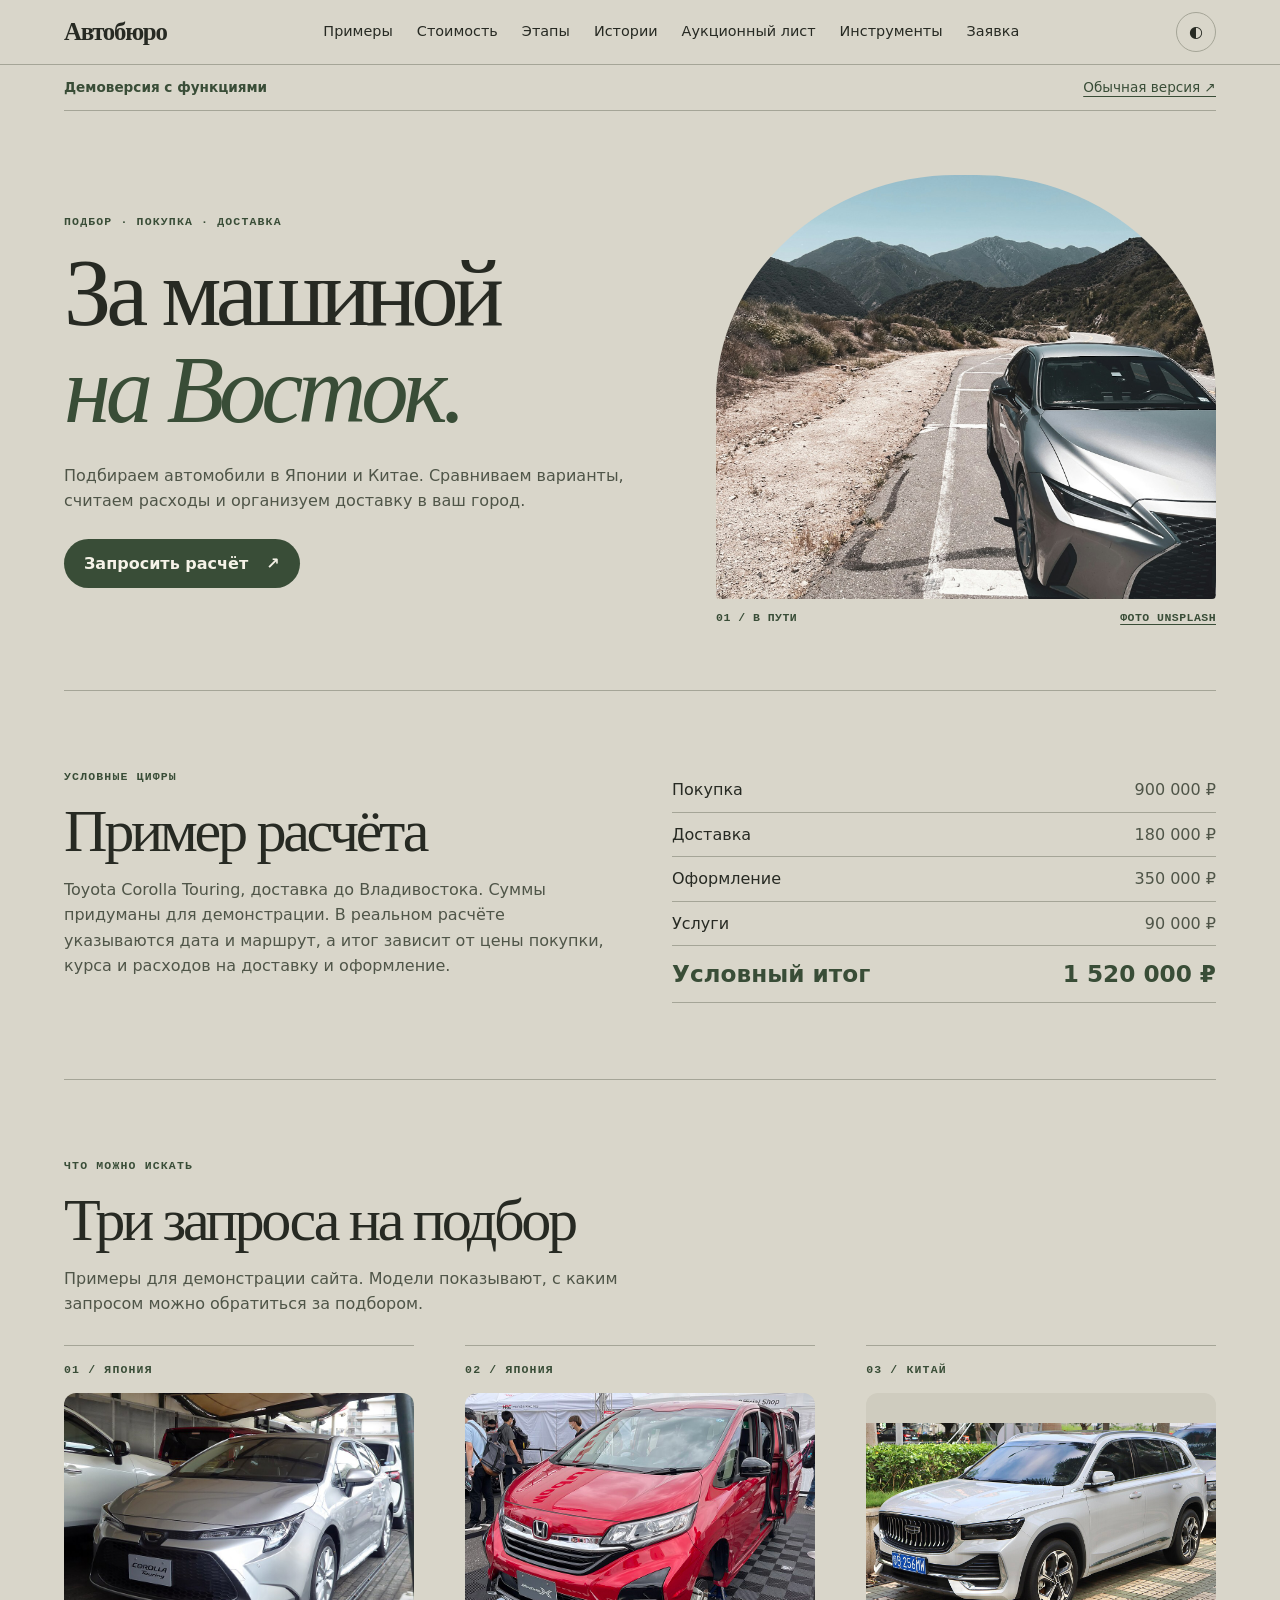
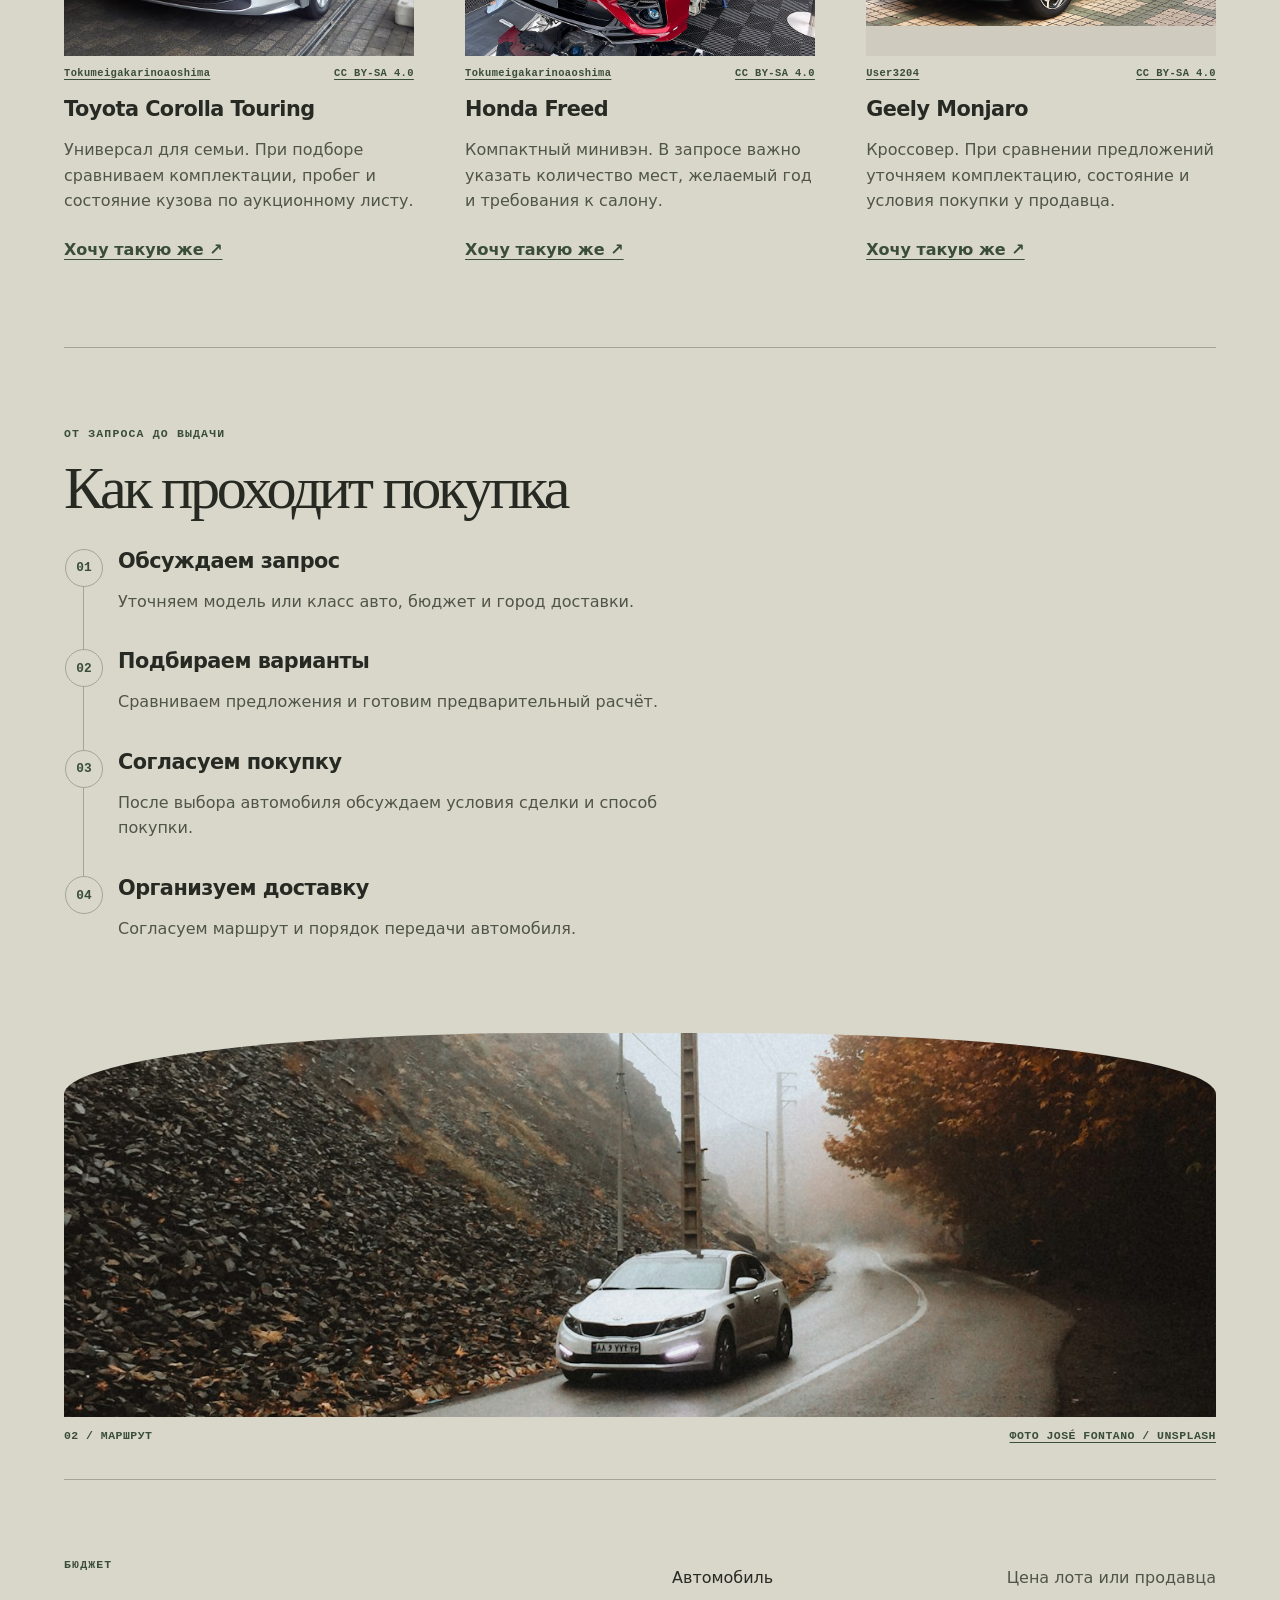
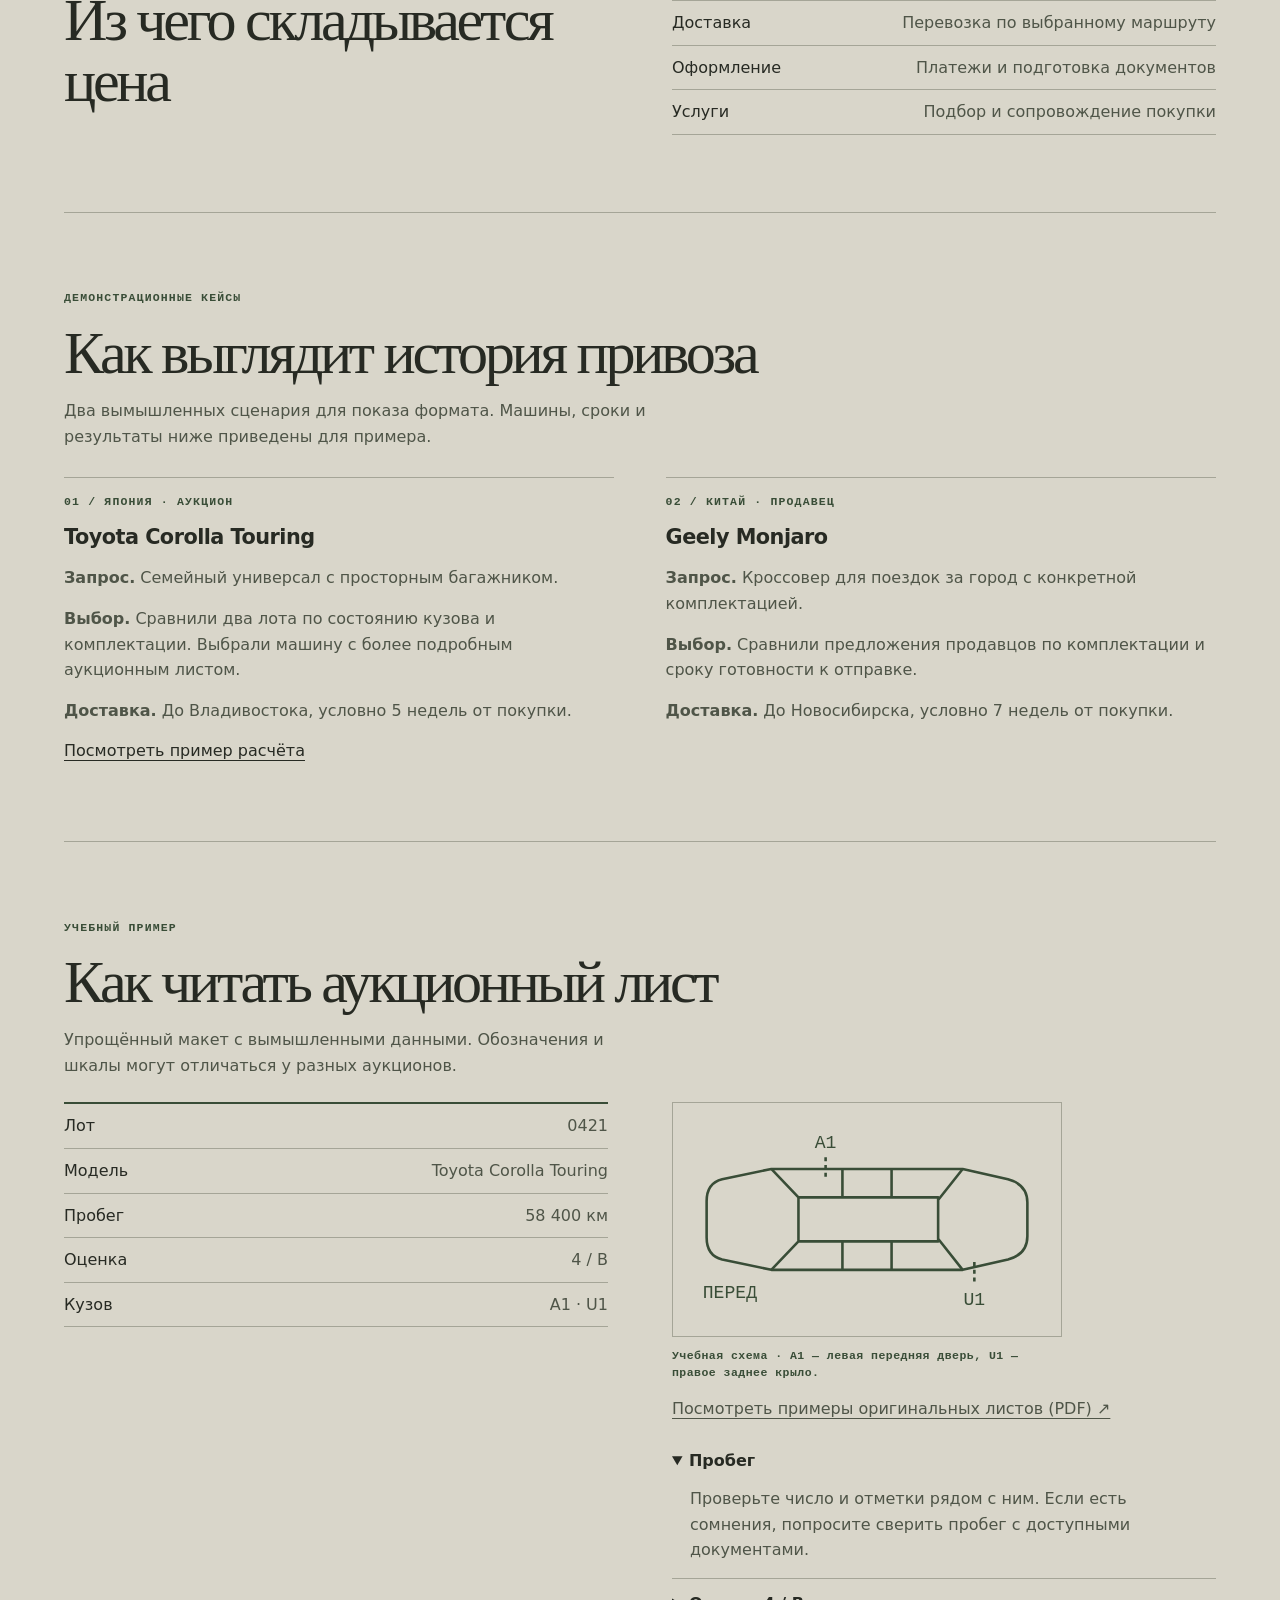
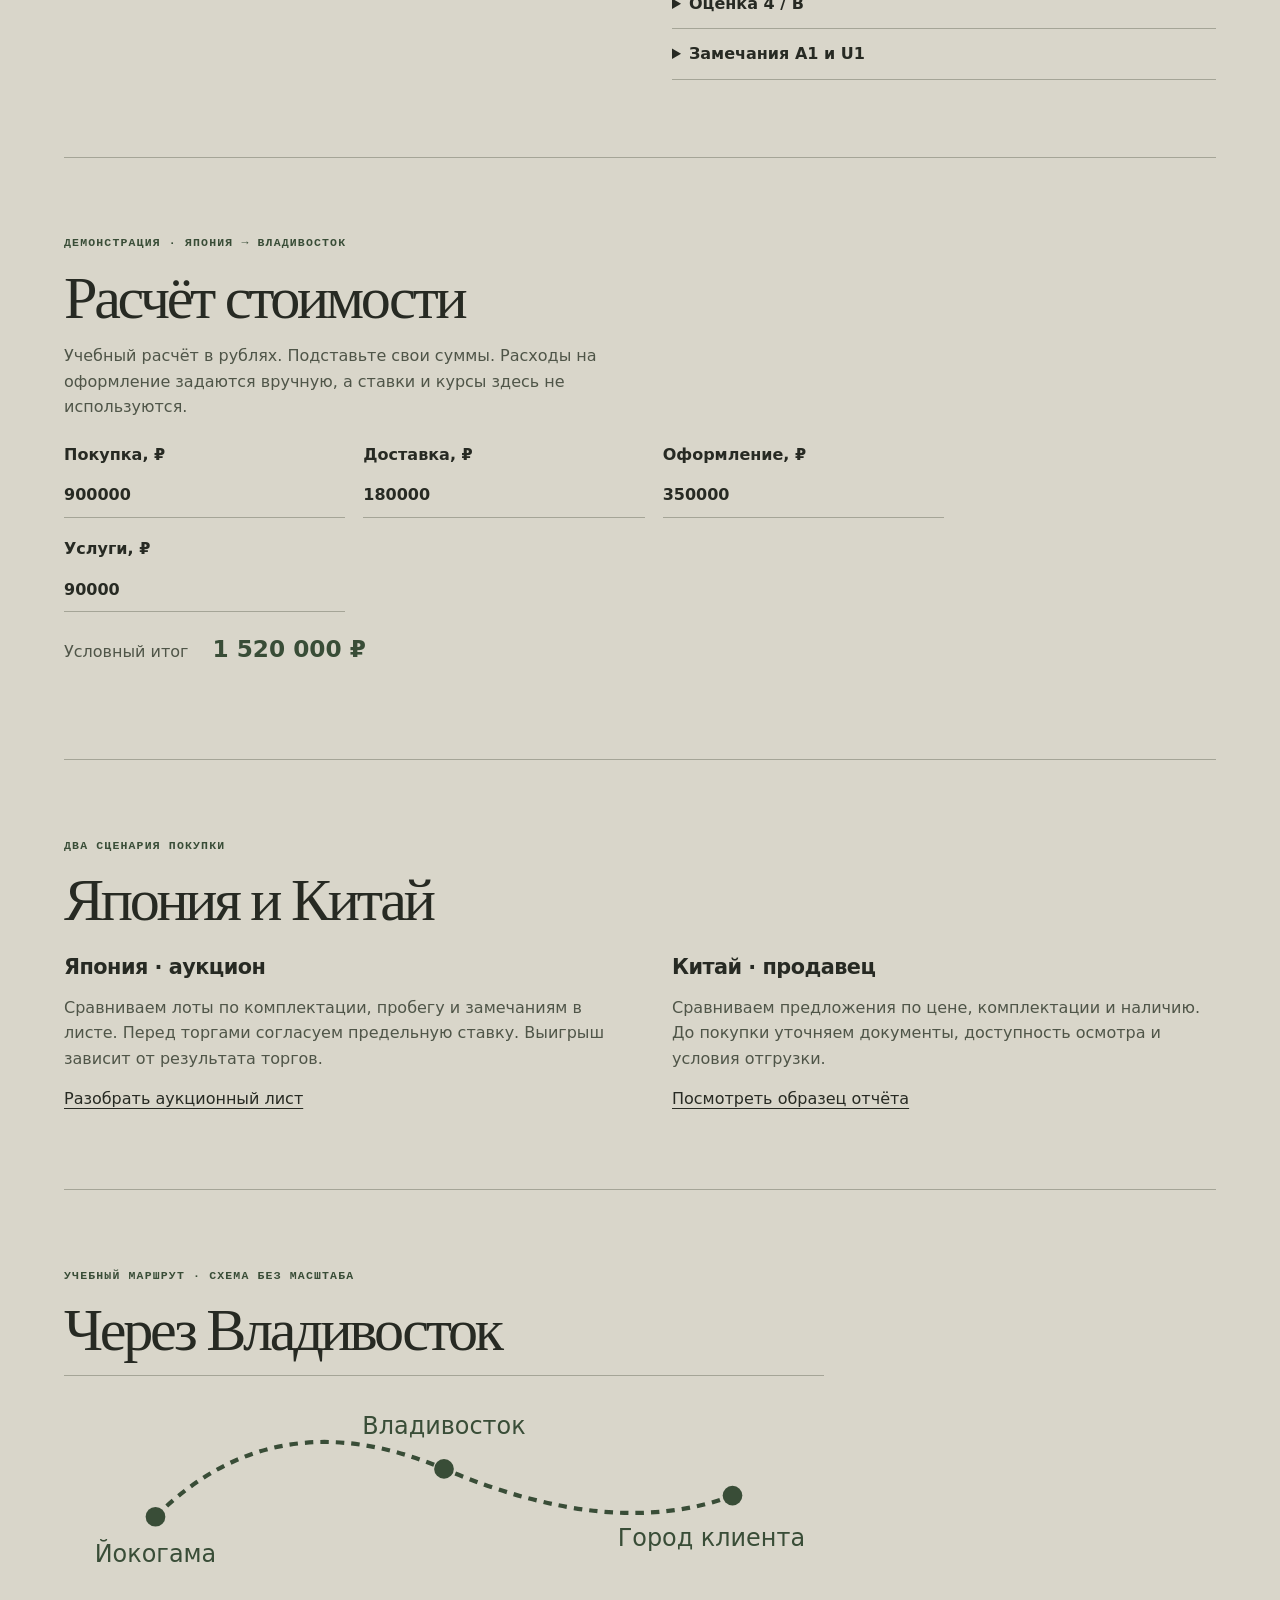
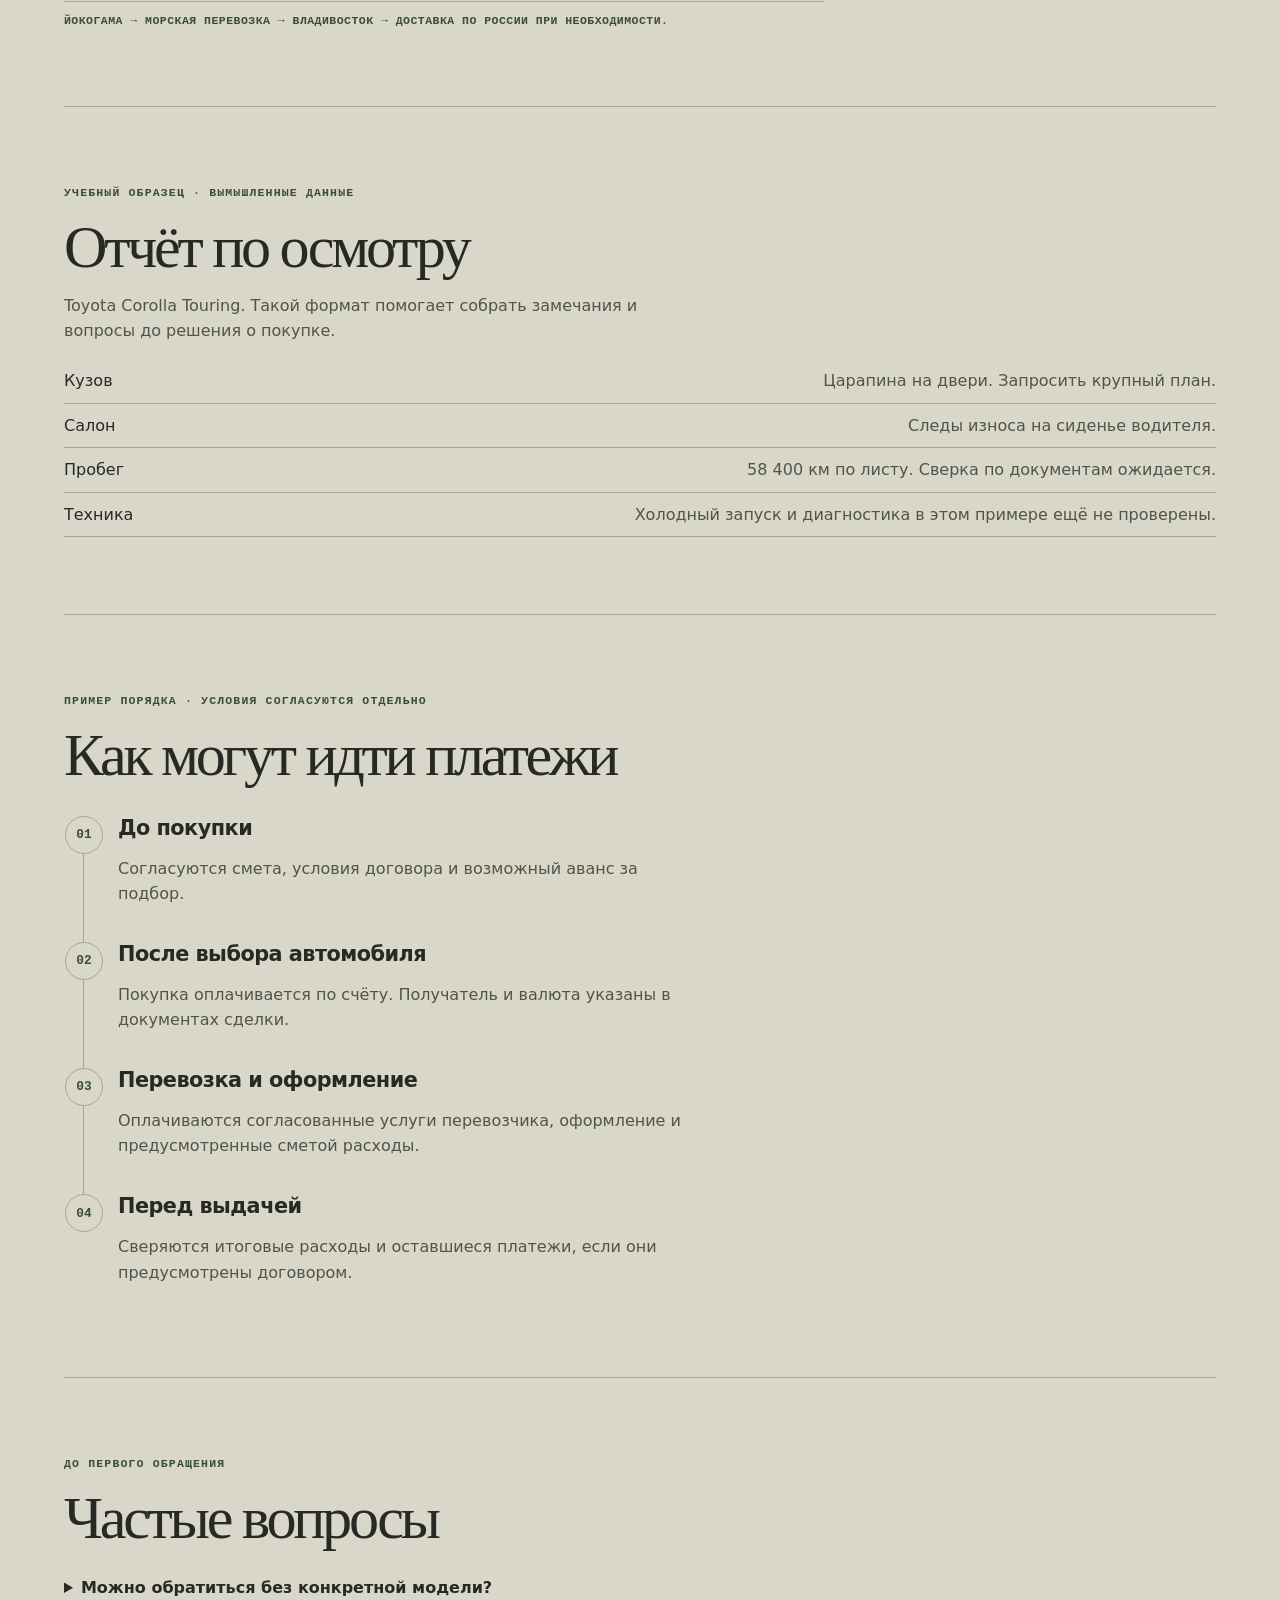
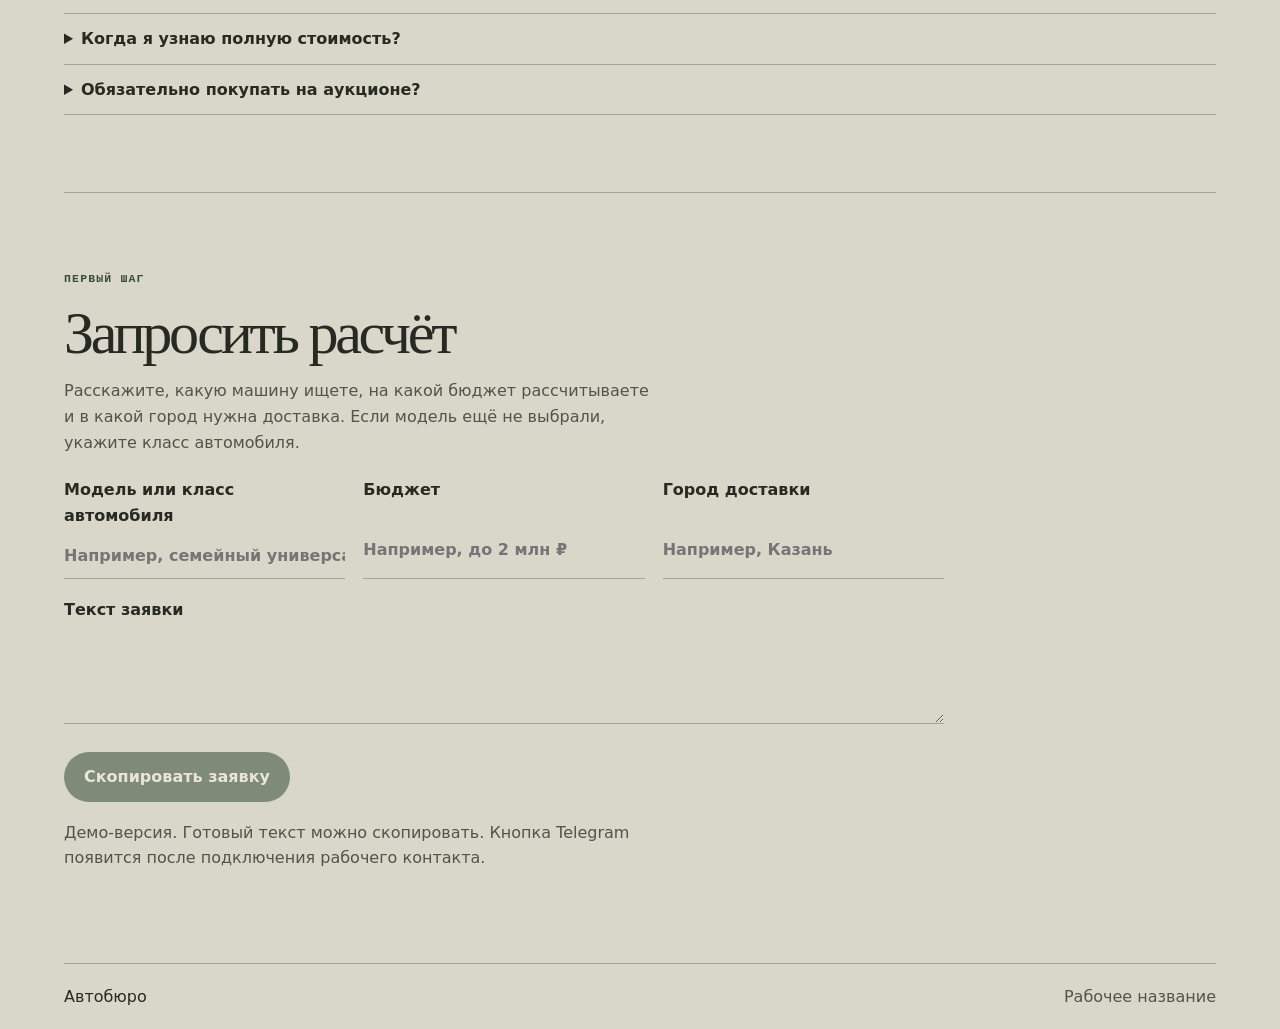
==== commit 50f64a19: "Add five import planning demos" ====
--- a/features/index.html
+++ b/features/index.html
@@ -8,7 +8,7 @@
 <link rel="stylesheet" href="../style.css"><link rel="stylesheet" href="features.css">
 </head>
 <body id="top">
-<header class="site-header"><div class="wrap header-inner"><a class="brand" href="#top">Автобюро</a><nav id="site-nav" aria-label="Разделы сайта"><a href="#cars">Примеры</a><a href="#estimate">Стоимость</a><a href="#process">Этапы</a><a href="#cases">Истории</a><a href="#auction">Аукционный лист</a><a href="#contact">Заявка</a></nav><div class="header-controls"><button type="button" id="theme" aria-label="Тёмная тема" aria-pressed="false" hidden>◐</button><button type="button" id="menu" aria-controls="site-nav" aria-expanded="false" hidden>☰ <span>Меню</span></button></div></div></header>
+<header class="site-header"><div class="wrap header-inner"><a class="brand" href="#top">Автобюро</a><nav id="site-nav" aria-label="Разделы сайта"><a href="#cars">Примеры</a><a href="#estimate">Стоимость</a><a href="#process">Этапы</a><a href="#cases">Истории</a><a href="#auction">Аукционный лист</a><a href="#tools">Инструменты</a><a href="#contact">Заявка</a></nav><div class="header-controls"><button type="button" id="theme" aria-label="Тёмная тема" aria-pressed="false" hidden>◐</button><button type="button" id="menu" aria-controls="site-nav" aria-expanded="false" hidden>☰ <span>Меню</span></button></div></div></header>
 <div class="wrap feature-bar"><strong>Демоверсия с функциями</strong><a href="../">Обычная версия ↗</a></div><main>
 <section class="hero wrap">
 <div><p class="eyebrow">Подбор · Покупка · Доставка</p>
@@ -85,7 +85,50 @@
 <p><a href="https://exportcarjapan.com/gallery/Auction%20Sheet%20Examples.pdf">Посмотреть примеры оригинальных листов (PDF) ↗</a></p><details open><summary>Пробег</summary><p>Проверьте число и отметки рядом с ним. Если есть сомнения, попросите сверить пробег с доступными документами.</p></details>
 <details><summary>Оценка 4 / B</summary><p>В этом примере 4 — общая оценка, B — состояние салона. Смотрите расшифровку конкретного аукциона и комментарии инспектора.</p></details>
 <details><summary>Замечания A1 и U1</summary><p>На схеме кузова A1 может обозначать небольшую царапину, а U1 — небольшую вмятину. Сверьте обозначения с легендой листа и попросите фото отмеченных деталей.</p></details></div>
-</div></section><section class="section wrap" id="faq">
+</div></section><section class="section wrap" id="tools">
+<p class="eyebrow">Демонстрация · Япония → Владивосток</p>
+<h2>Расчёт стоимости</h2>
+<p>Учебный расчёт в рублях. Подставьте свои суммы. Расходы на оформление задаются вручную, а ставки и курсы здесь не используются.</p>
+<form class="request" id="calculator">
+<label>Покупка, ₽<input name="purchase" type="number" min="0" max="999999999" step="1" value="900000" required></label>
+<label>Доставка, ₽<input name="shipping" type="number" min="0" max="999999999" step="1" value="180000" required></label>
+<label>Оформление, ₽<input name="paperwork" type="number" min="0" max="999999999" step="1" value="350000" required></label>
+<label>Услуги, ₽<input name="service" type="number" min="0" max="999999999" step="1" value="90000" required></label>
+<p class="calc-total">Условный итог <output aria-live="polite">1 520 000 ₽</output></p>
+</form>
+</section>
+<section class="section wrap" id="directions">
+<p class="eyebrow">Два сценария покупки</p>
+<h2>Япония и Китай</h2>
+<div class="auction">
+<article><h3>Япония · аукцион</h3><p>Сравниваем лоты по комплектации, пробегу и замечаниям в листе. Перед торгами согласуем предельную ставку. Выигрыш зависит от результата торгов.</p><a href="#auction">Разобрать аукционный лист</a></article>
+<article><h3>Китай · продавец</h3><p>Сравниваем предложения по цене, комплектации и наличию. До покупки уточняем документы, доступность осмотра и условия отгрузки.</p><a href="#inspection">Посмотреть образец отчёта</a></article>
+</div>
+</section>
+<section class="section wrap" id="route-demo">
+<p class="eyebrow">Учебный маршрут · схема без масштаба</p>
+<h2>Через Владивосток</h2>
+<figure class="route-map">
+<svg viewBox="0 0 540 160" role="img" aria-label="Из Йокогамы морем во Владивосток, затем наземная доставка до города клиента">
+<path d="M65 100 Q150 15 270 66 T475 85" fill="none" stroke="currentColor" stroke-width="3" stroke-dasharray="6 5"/>
+<g fill="currentColor"><circle cx="65" cy="100" r="7"/><circle cx="270" cy="66" r="7"/><circle cx="475" cy="85" r="7"/></g>
+<g fill="currentColor" text-anchor="middle" font-size="17"><text x="65" y="132">Йокогама</text><text x="270" y="41">Владивосток</text><text x="460" y="121">Город клиента</text></g>
+</svg>
+<figcaption>Йокогама → морская перевозка → Владивосток → доставка по России при необходимости.</figcaption>
+</figure>
+</section>
+<section class="section wrap" id="inspection">
+<p class="eyebrow">Учебный образец · вымышленные данные</p>
+<h2>Отчёт по осмотру</h2>
+<p>Toyota Corolla Touring. Такой формат помогает собрать замечания и вопросы до решения о покупке.</p>
+<dl class="cost"><div><dt>Кузов</dt><dd>Царапина на двери. Запросить крупный план.</dd></div><div><dt>Салон</dt><dd>Следы износа на сиденье водителя.</dd></div><div><dt>Пробег</dt><dd>58 400 км по листу. Сверка по документам ожидается.</dd></div><div><dt>Техника</dt><dd>Холодный запуск и диагностика в этом примере ещё не проверены.</dd></div></dl>
+</section>
+<section class="section wrap" id="payments">
+<p class="eyebrow">Пример порядка · условия согласуются отдельно</p>
+<h2>Как могут идти платежи</h2>
+<ol class="steps"><li><h3>До покупки</h3><p>Согласуются смета, условия договора и возможный аванс за подбор.</p></li><li><h3>После выбора автомобиля</h3><p>Покупка оплачивается по счёту. Получатель и валюта указаны в документах сделки.</p></li><li><h3>Перевозка и оформление</h3><p>Оплачиваются согласованные услуги перевозчика, оформление и предусмотренные сметой расходы.</p></li><li><h3>Перед выдачей</h3><p>Сверяются итоговые расходы и оставшиеся платежи, если они предусмотрены договором.</p></li></ol>
+</section>
+<section class="section wrap" id="faq">
 <p class="eyebrow">До первого обращения</p>
 <h2>Частые вопросы</h2>
 <details><summary>Можно обратиться без конкретной модели?</summary><p>Да. Начните с бюджета, города и задач. Например, нужен семейный автомобиль с просторным багажником.</p></details>
@@ -122,3 +165,4 @@
 
 
 
+
--- a/features/features.css
+++ b/features/features.css
@@ -8,3 +8,7 @@
 .body-map figcaption { display: block; text-transform: none; }
 .floating-top { position: fixed; right: max(14px, env(safe-area-inset-right)); bottom: max(14px, env(safe-area-inset-bottom)); z-index: 6; padding: 9px 14px; border: 1px solid var(--line); border-radius: 999px; background: var(--paper); color: var(--accent); font-weight: 700; text-decoration: none; }
 .floating-top[hidden] { display: none; }
+.calc-total { display: flex; flex-wrap: wrap; gap: 8px 24px; align-items: baseline; }
+.calc-total output { color: var(--accent); font-size: 1.45rem; font-weight: 750; }
+.route-map { max-width: 760px; color: var(--accent); }
+.route-map svg { display: block; width: 100%; border-block: 1px solid var(--line); }
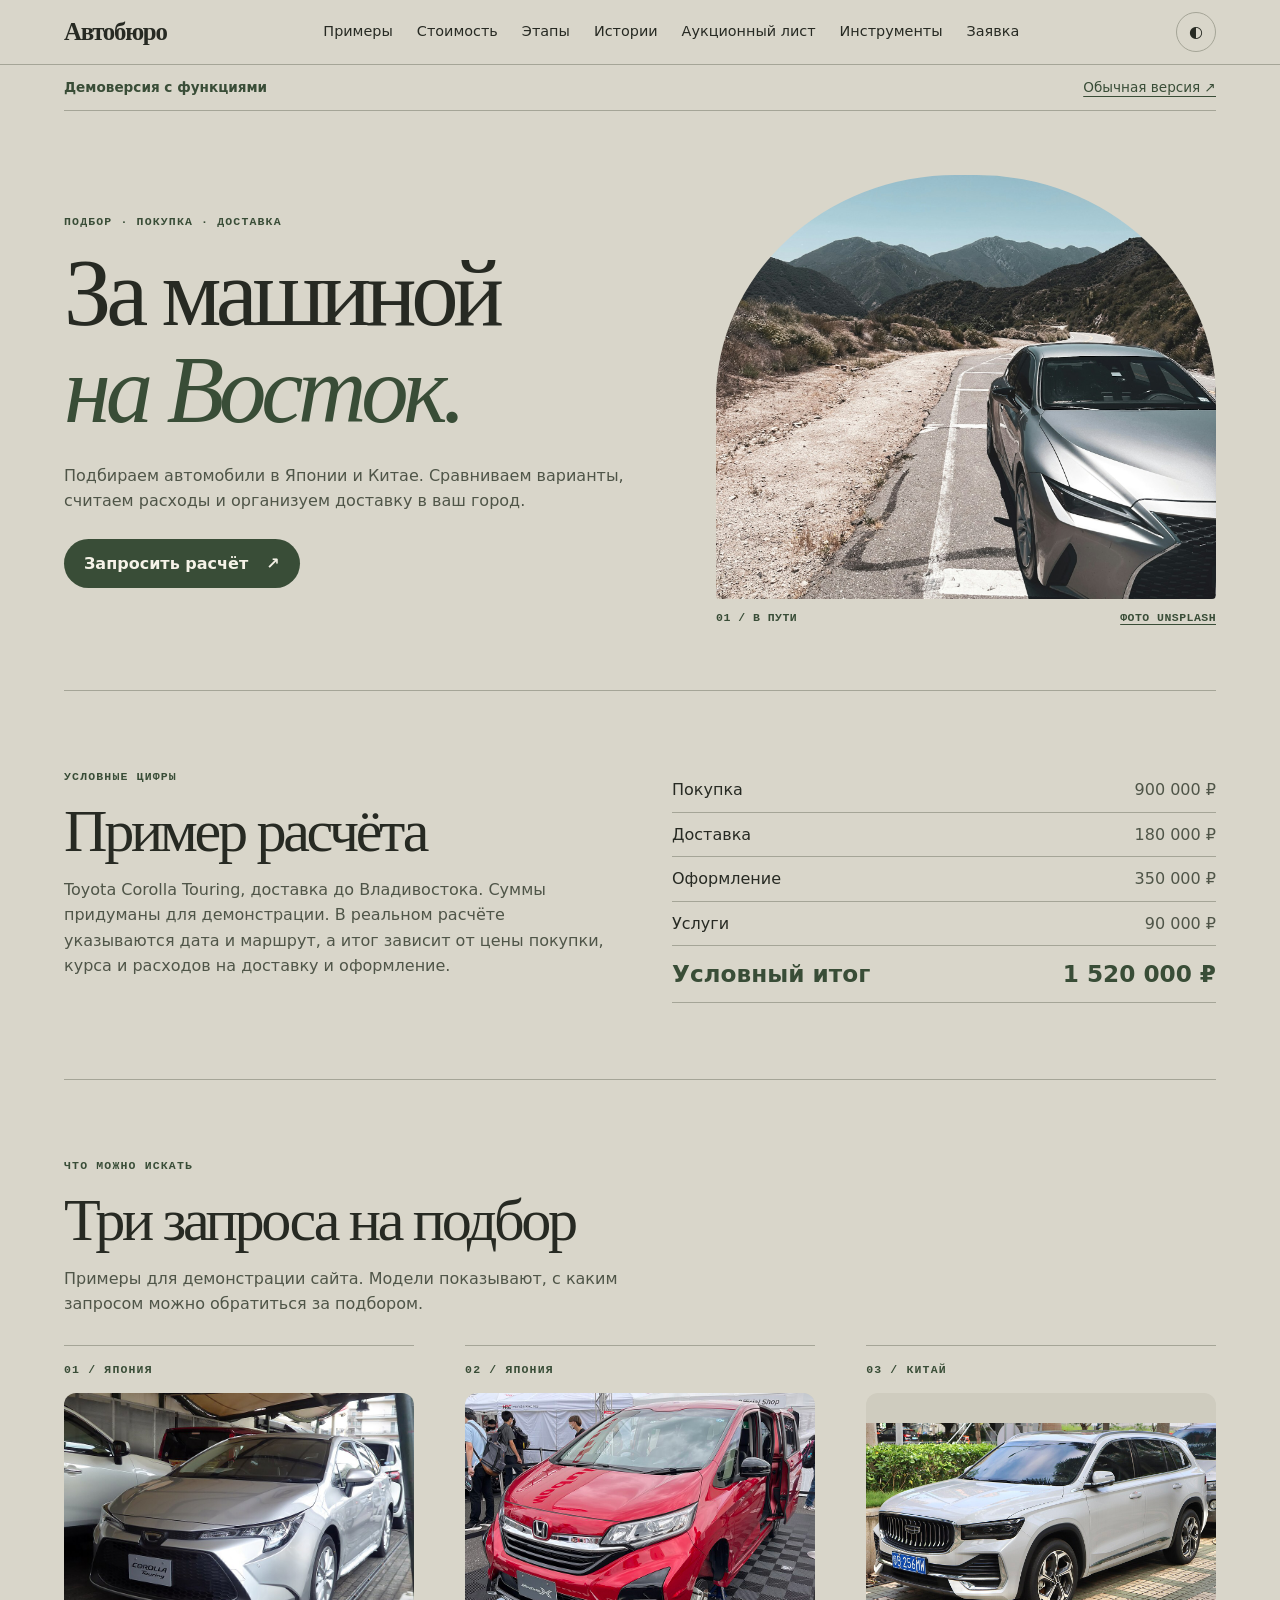
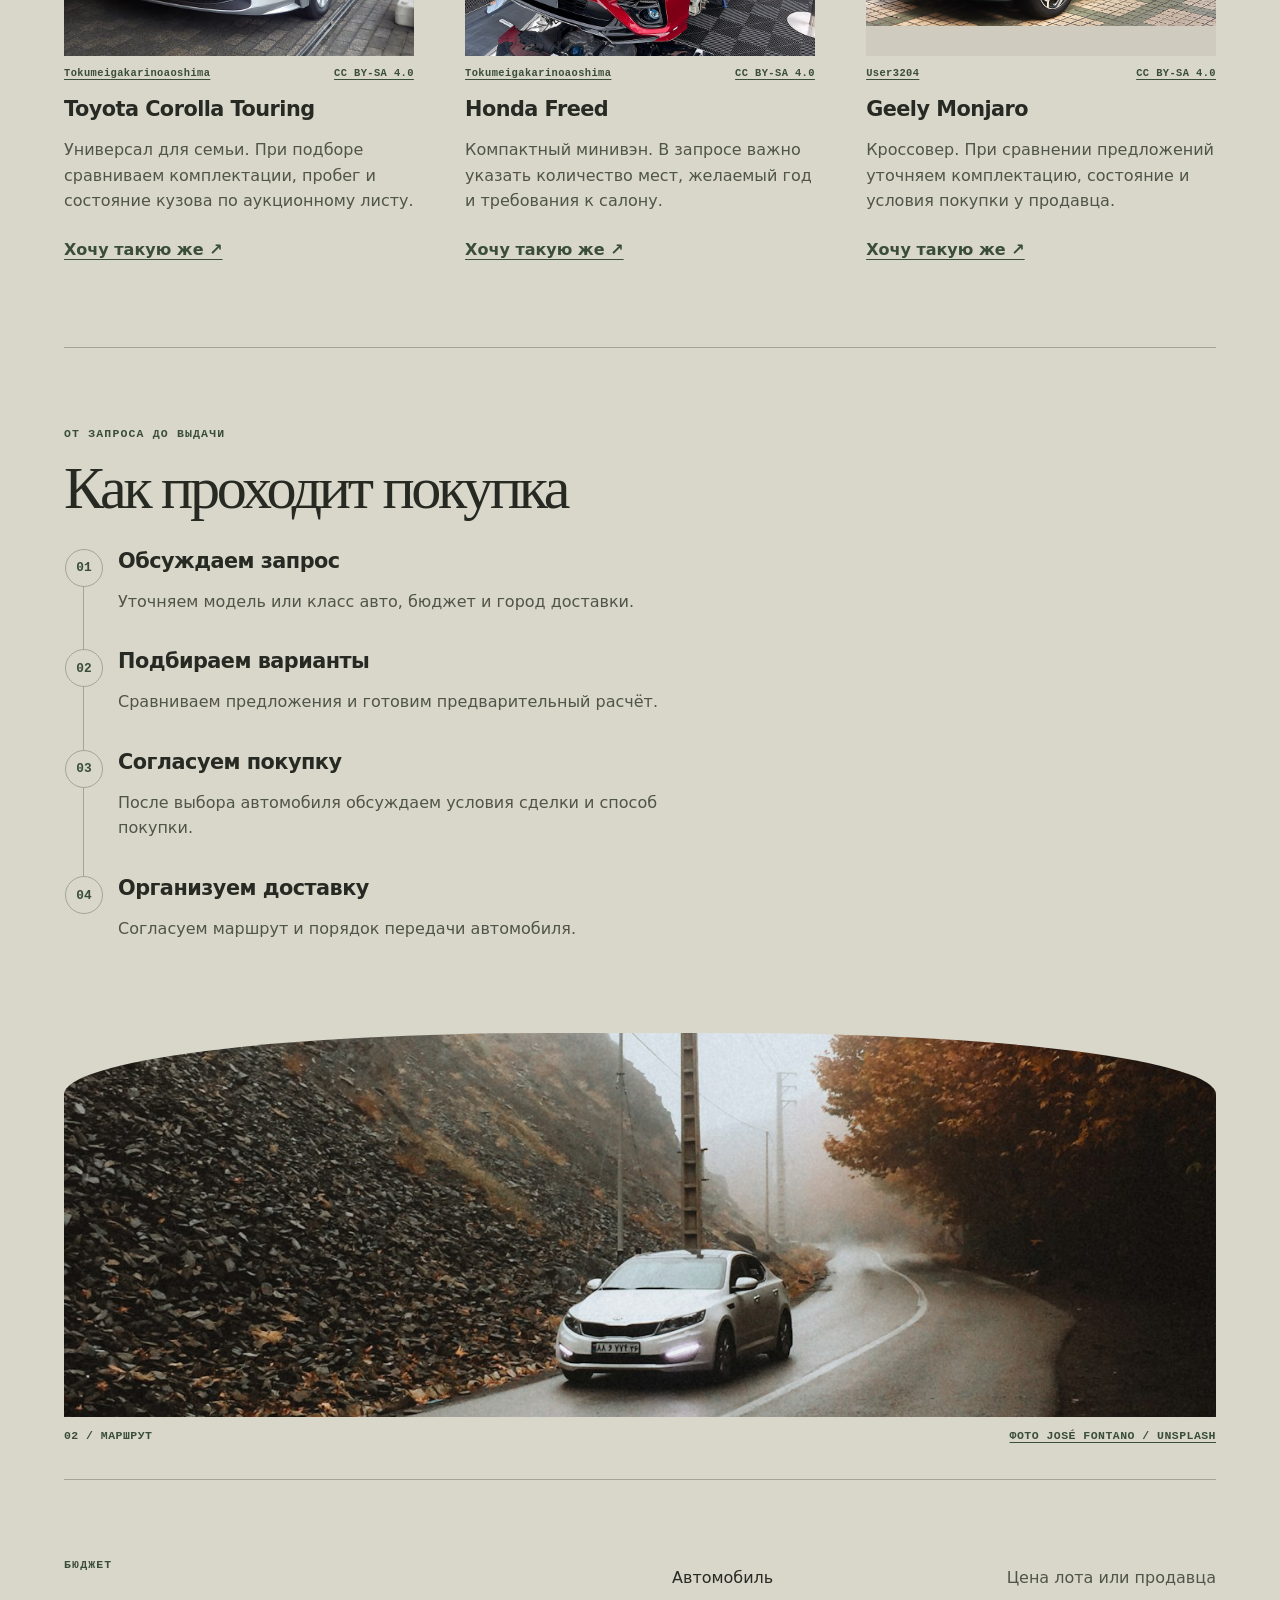
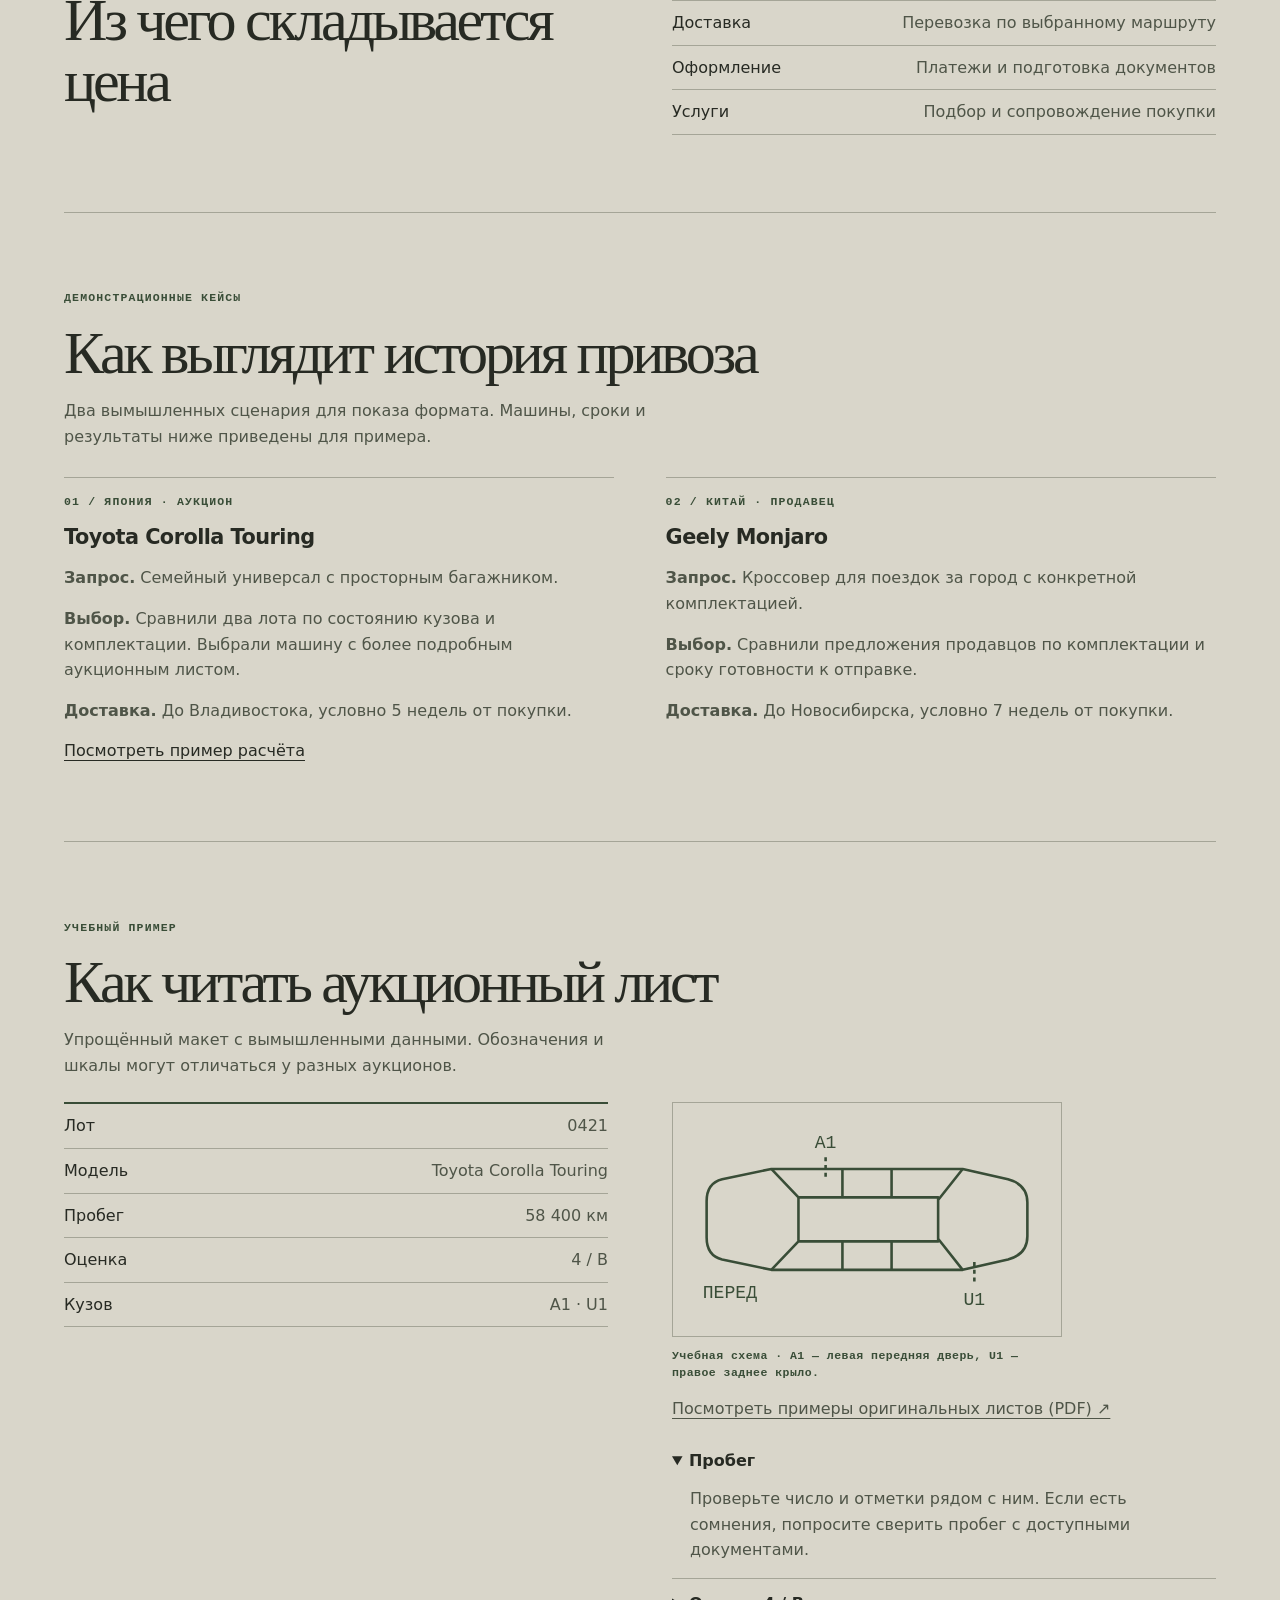
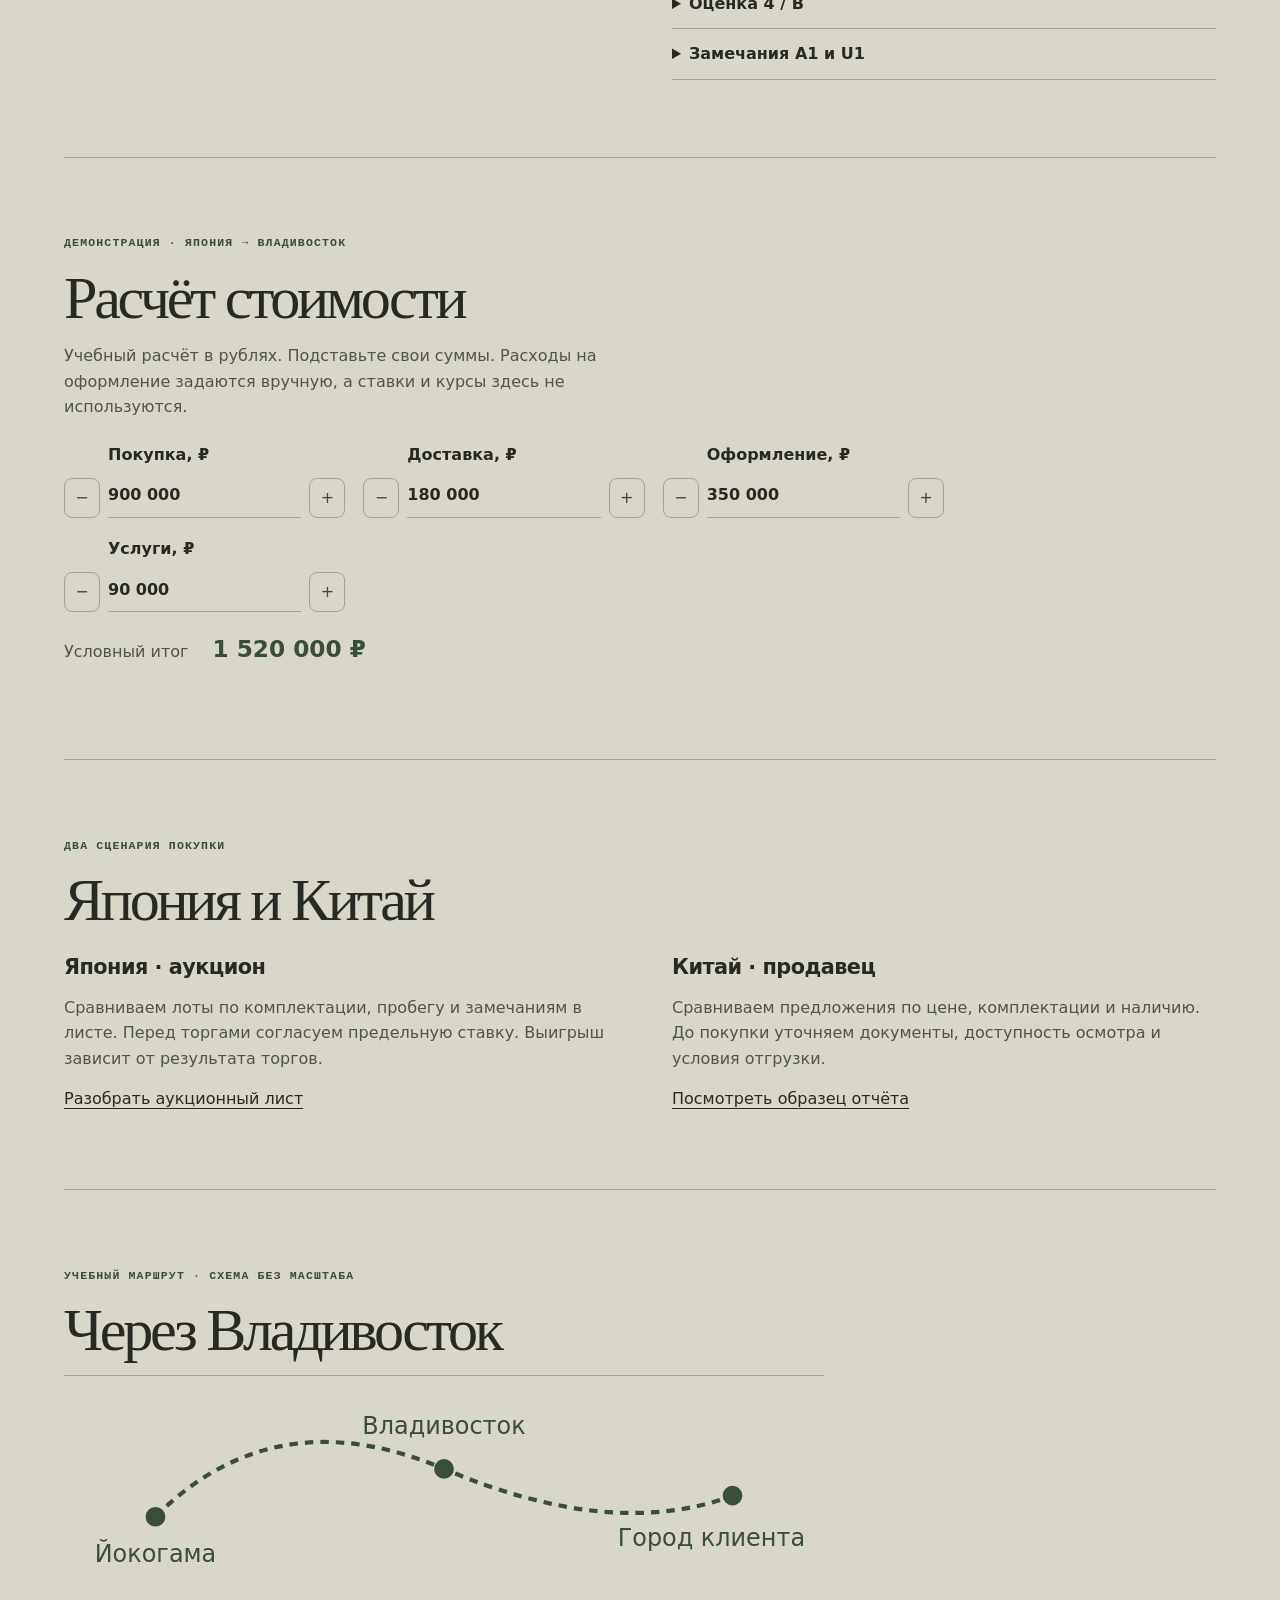
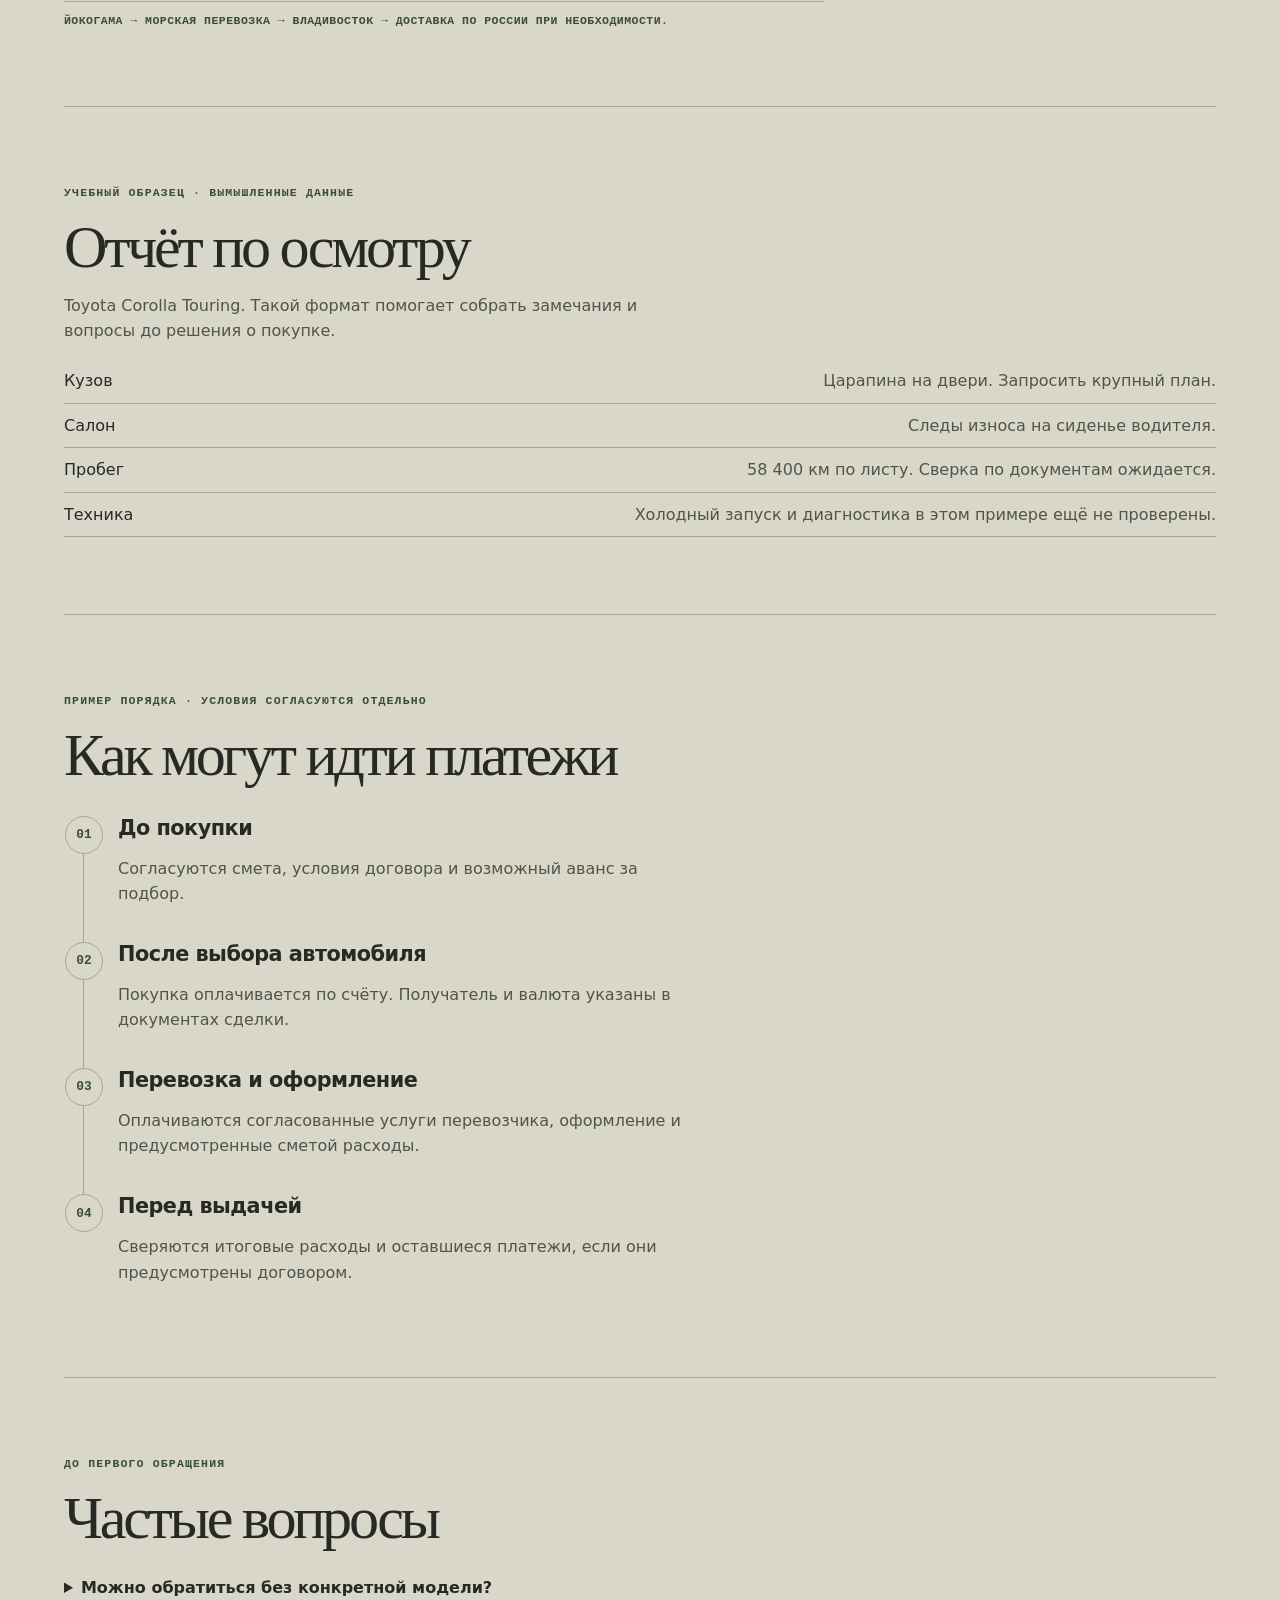
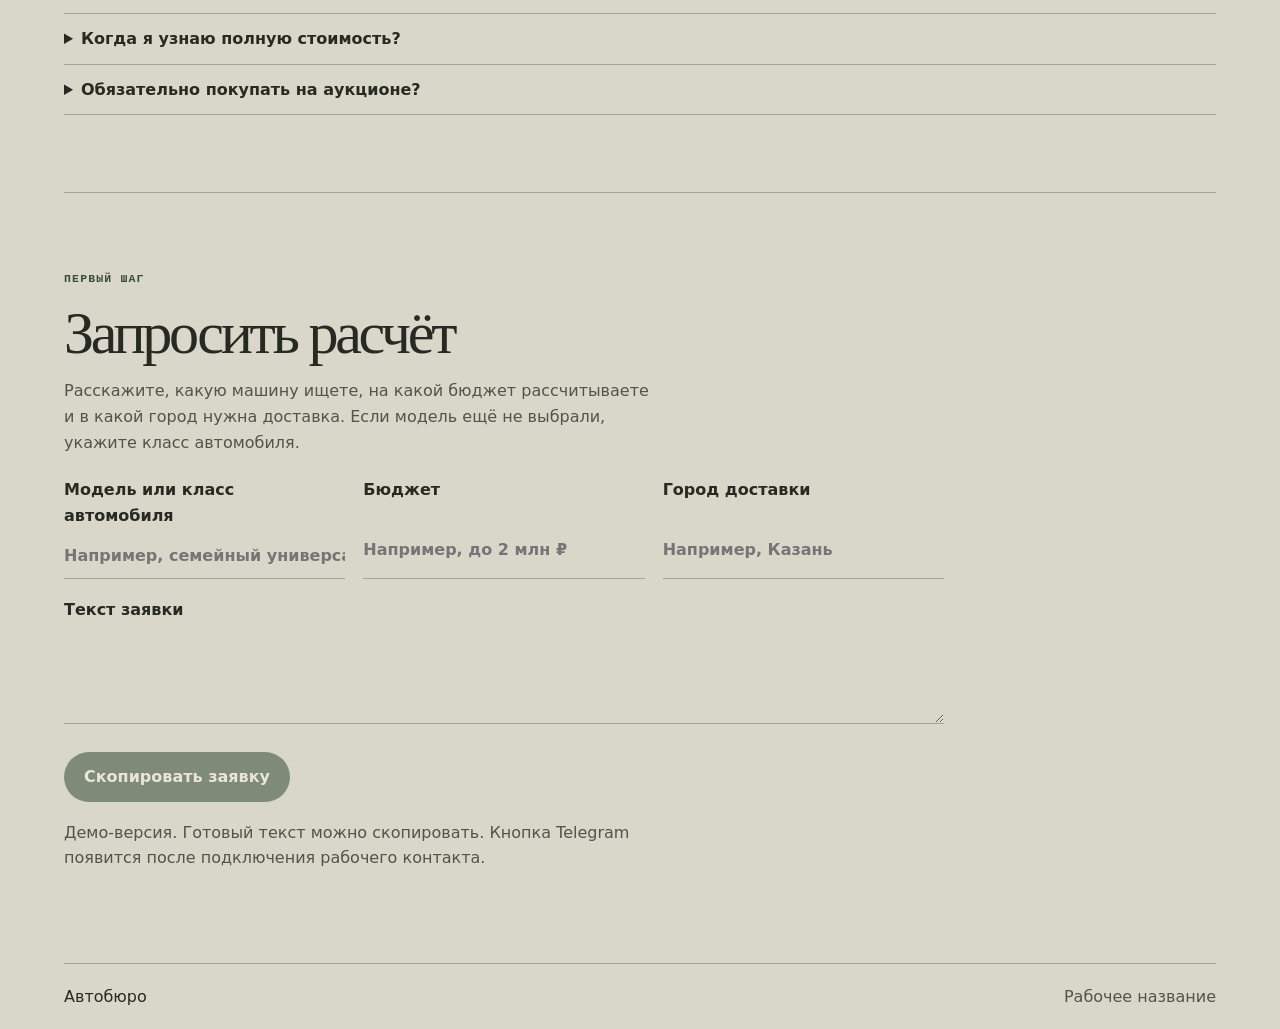
==== commit ddd8a397: "Format calculator amounts and add useful step controls" ====
--- a/features/index.html
+++ b/features/index.html
@@ -90,10 +90,10 @@
 <h2>Расчёт стоимости</h2>
 <p>Учебный расчёт в рублях. Подставьте свои суммы. Расходы на оформление задаются вручную, а ставки и курсы здесь не используются.</p>
 <form class="request" id="calculator">
-<label>Покупка, ₽<input name="purchase" type="number" min="0" max="999999999" step="1" value="900000" required></label>
-<label>Доставка, ₽<input name="shipping" type="number" min="0" max="999999999" step="1" value="180000" required></label>
-<label>Оформление, ₽<input name="paperwork" type="number" min="0" max="999999999" step="1" value="350000" required></label>
-<label>Услуги, ₽<input name="service" type="number" min="0" max="999999999" step="1" value="90000" required></label>
+<label>Покупка, ₽<input name="purchase" type="text" inputmode="numeric" value="900 000" data-step="50000" required></label>
+<label>Доставка, ₽<input name="shipping" type="text" inputmode="numeric" value="180 000" data-step="10000" required></label>
+<label>Оформление, ₽<input name="paperwork" type="text" inputmode="numeric" value="350 000" data-step="10000" required></label>
+<label>Услуги, ₽<input name="service" type="text" inputmode="numeric" value="90 000" data-step="5000" required></label>
 <p class="calc-total">Условный итог <output aria-live="polite">1 520 000 ₽</output></p>
 </form>
 </section>
@@ -166,3 +166,4 @@
 
 
 
+
--- a/features/features.css
+++ b/features/features.css
@@ -12,3 +12,7 @@
 .calc-total output { color: var(--accent); font-size: 1.45rem; font-weight: 750; }
 .route-map { max-width: 760px; color: var(--accent); }
 .route-map svg { display: block; width: 100%; border-block: 1px solid var(--line); }
+.amount-controls { display: grid; grid-template-columns: auto minmax(0, 1fr) auto; gap: 8px; align-items: end; }
+.amount-controls button { min-width: 36px; min-height: 40px; border: 1px solid var(--line); border-radius: 8px; background: transparent; color: var(--accent); font: inherit; }
+.amount-controls button:hover { border-color: var(--accent); }
+.amount-controls input, .calc-total output { font-variant-numeric: tabular-nums; }
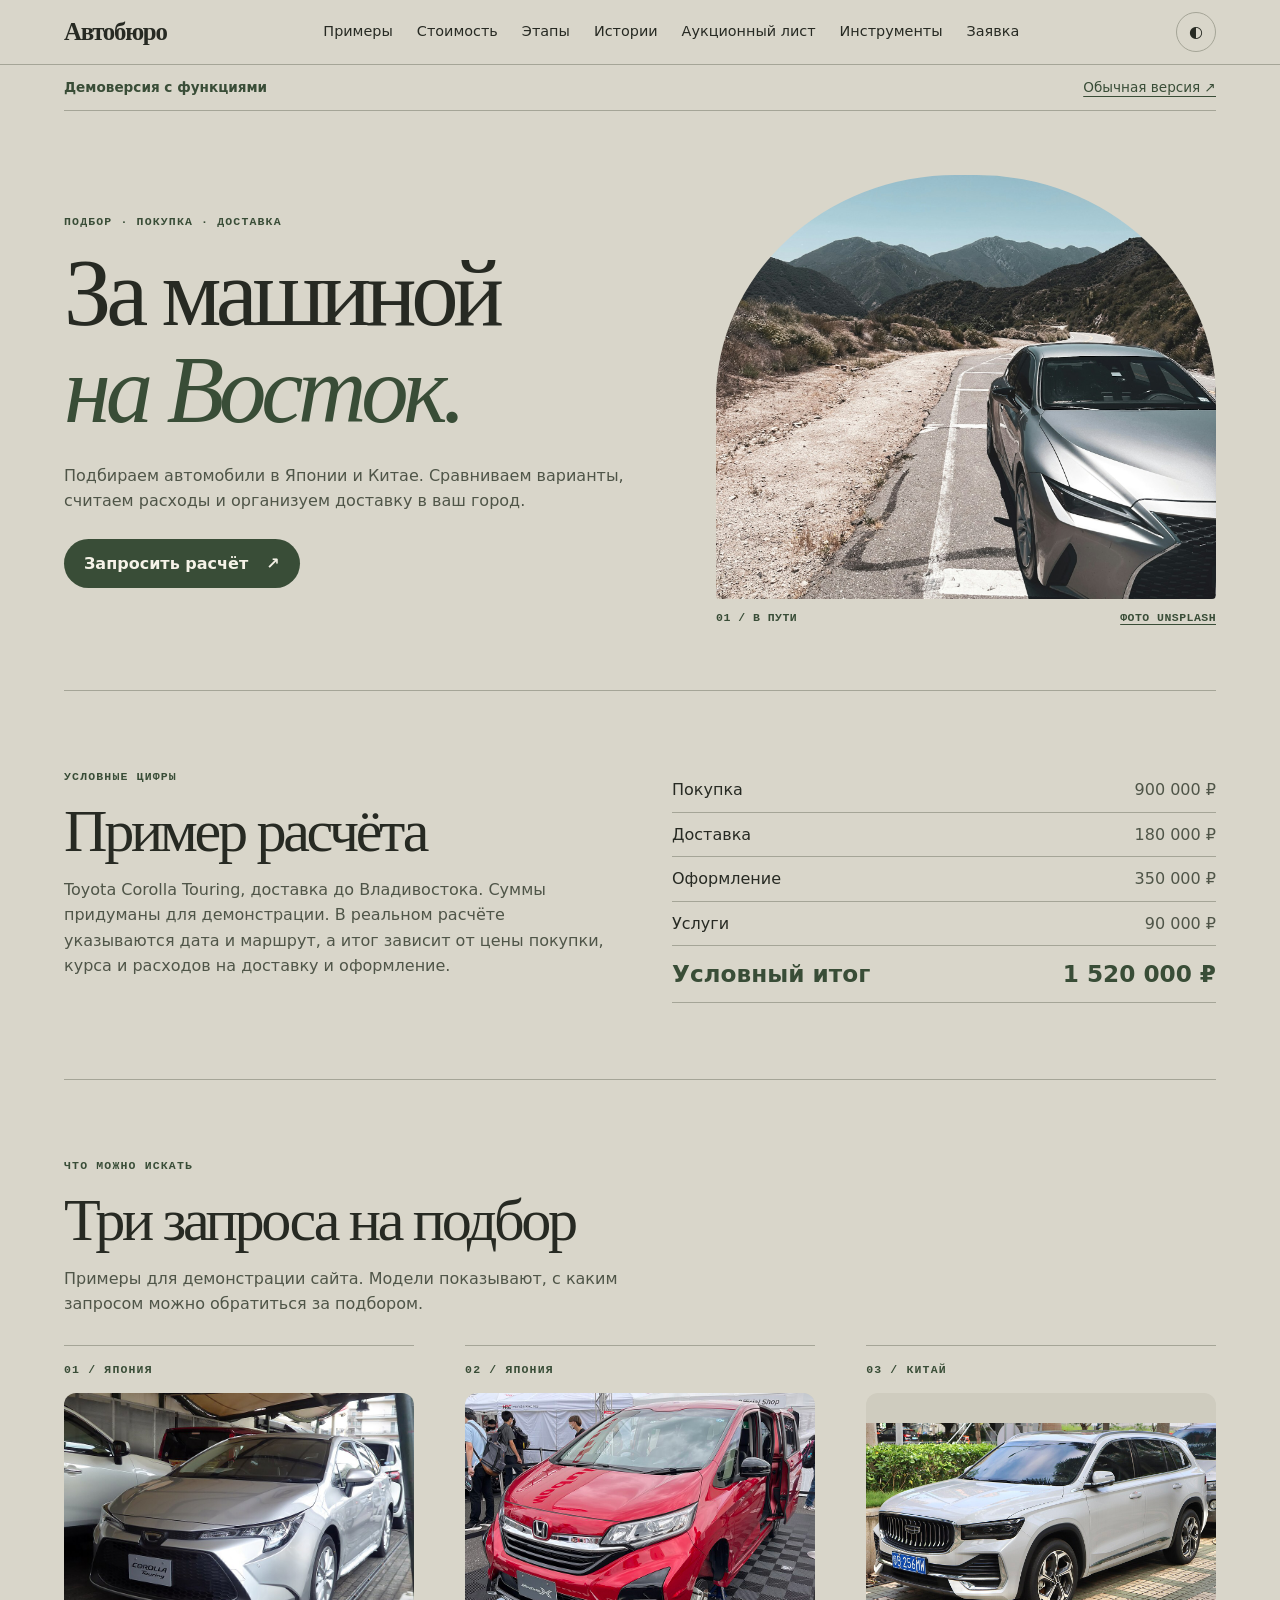
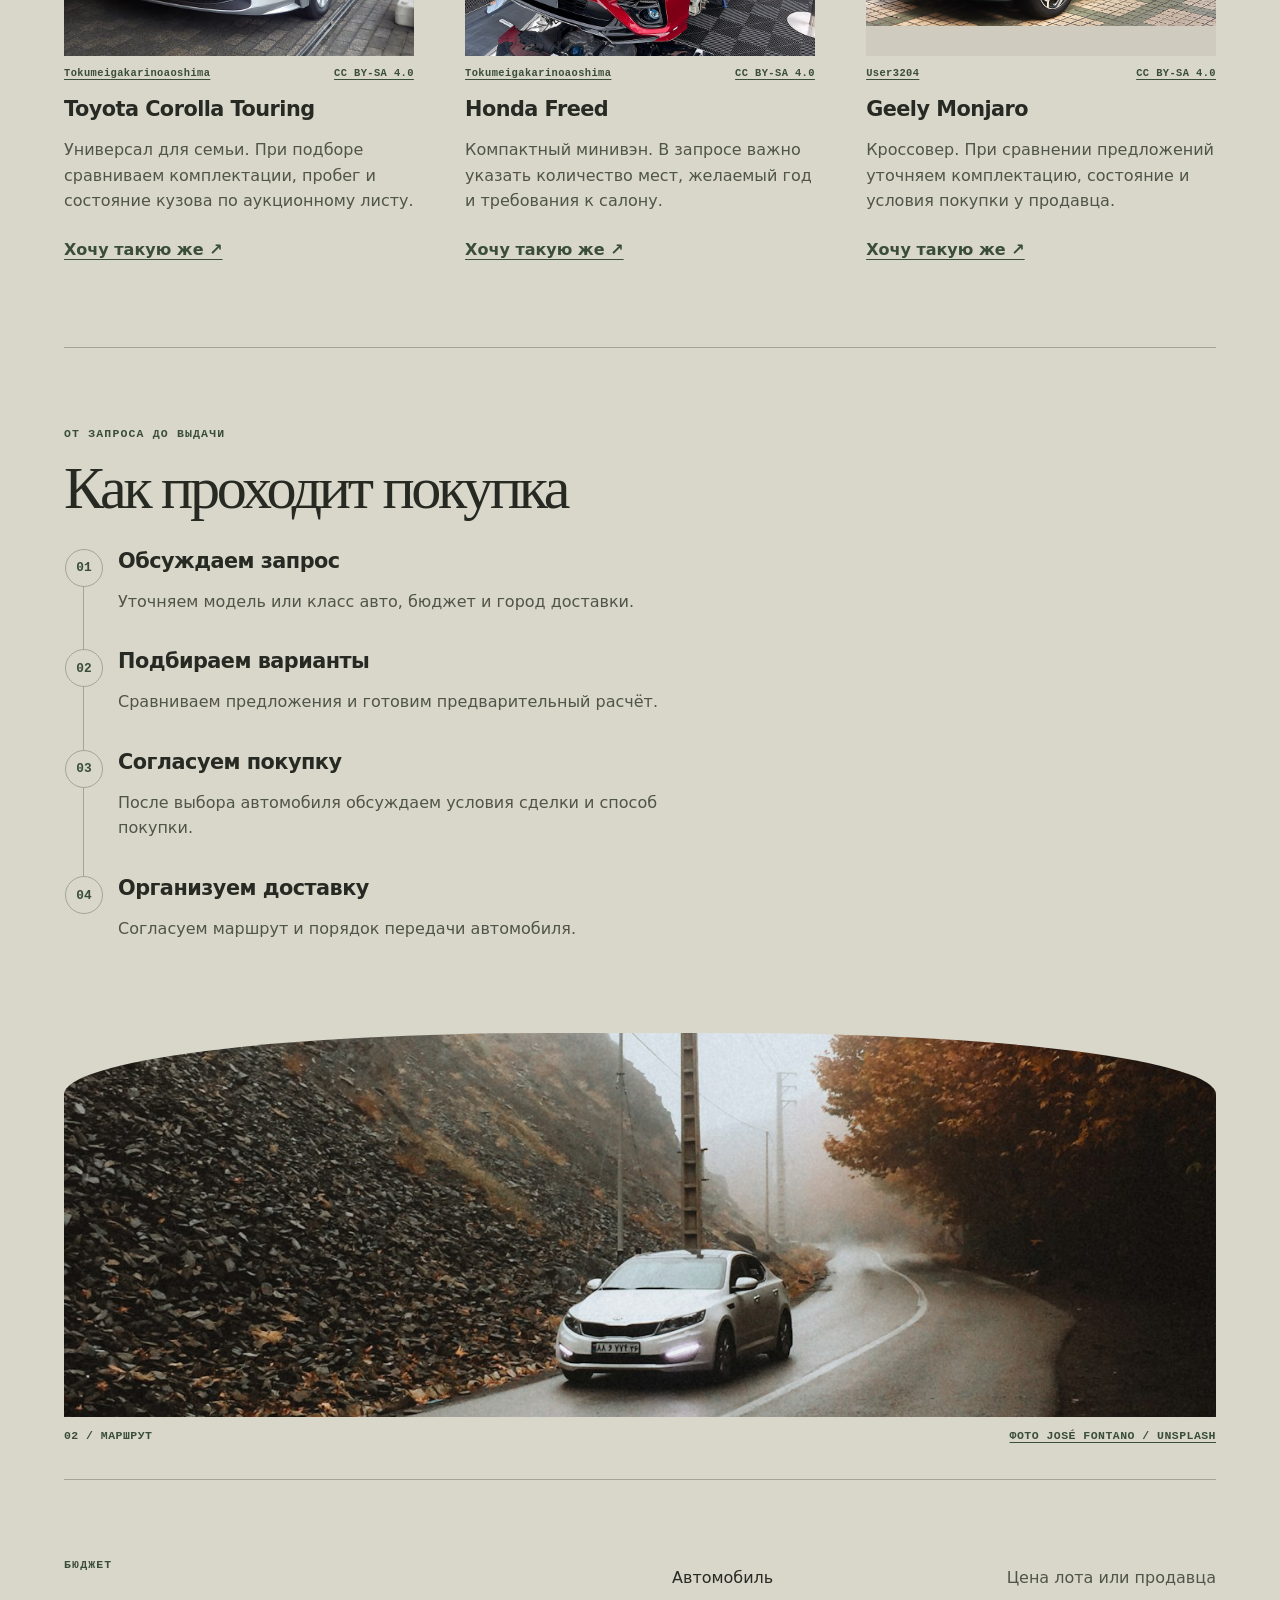
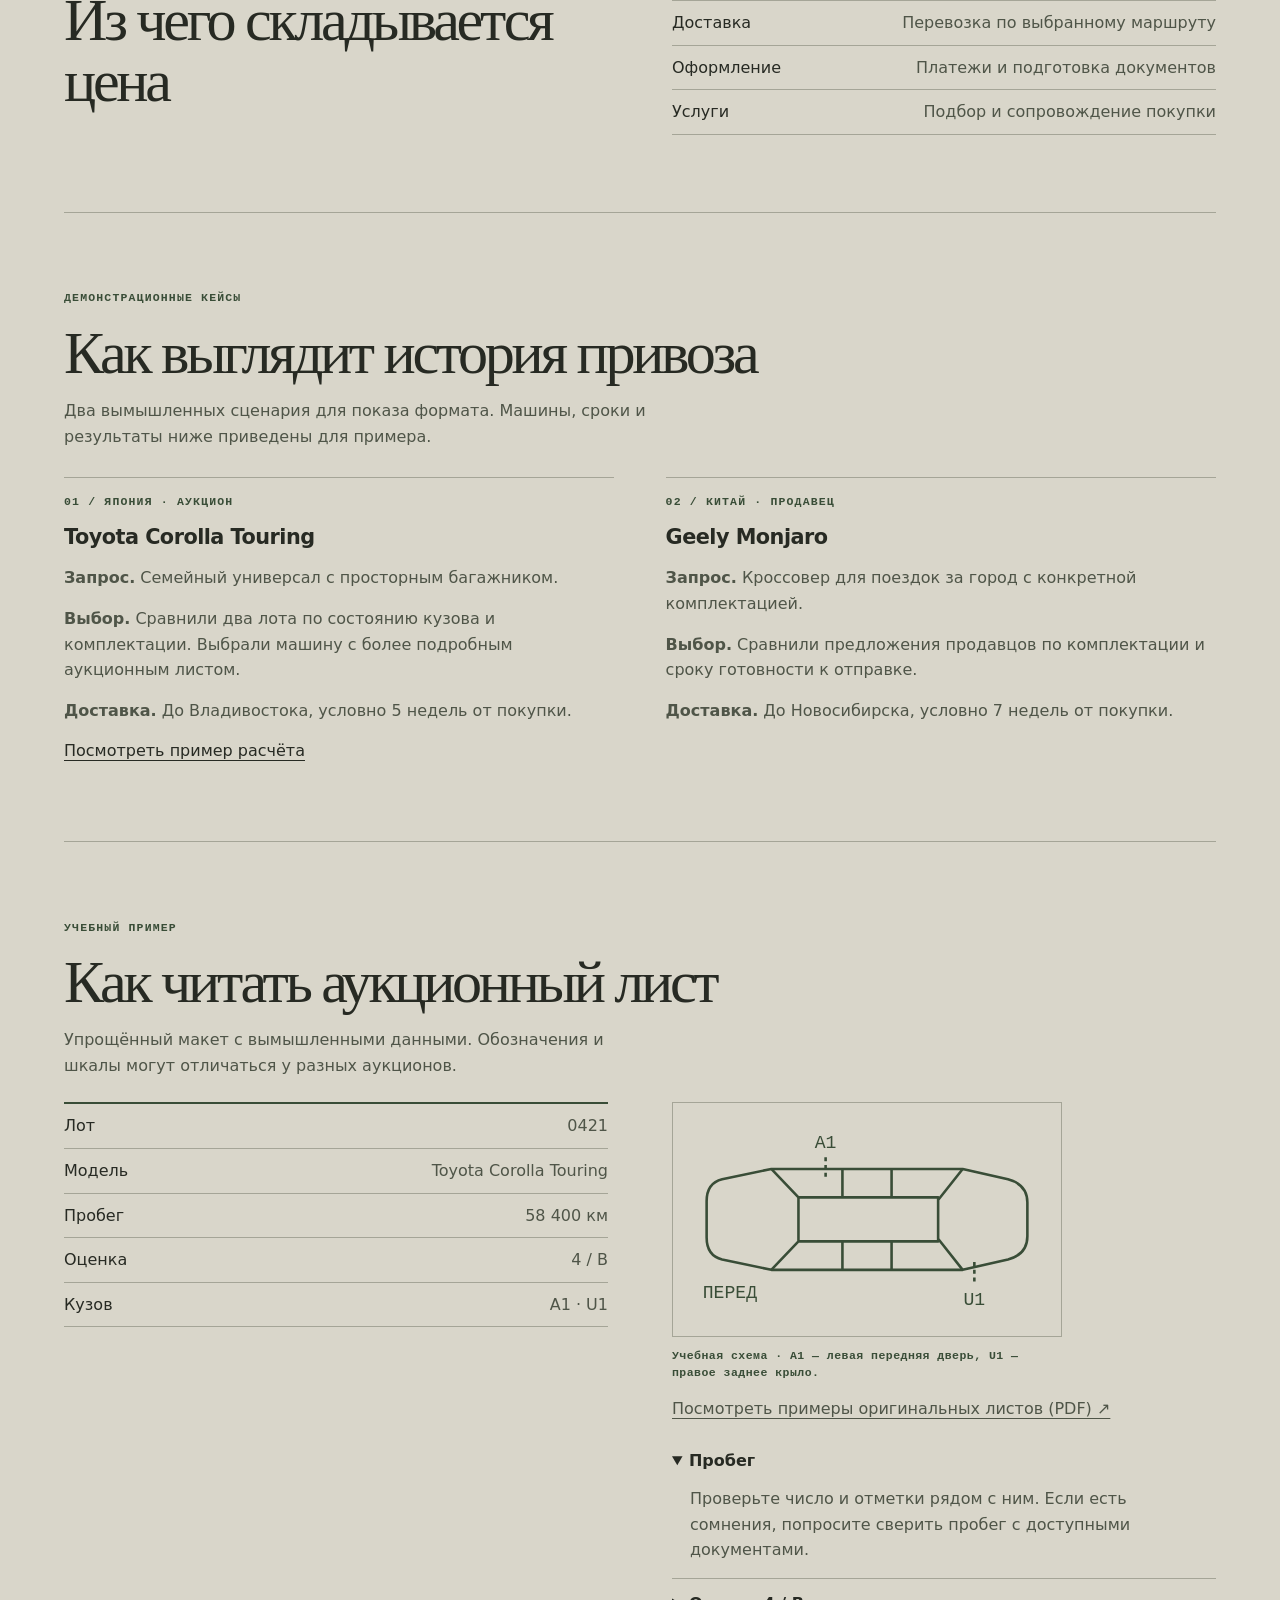
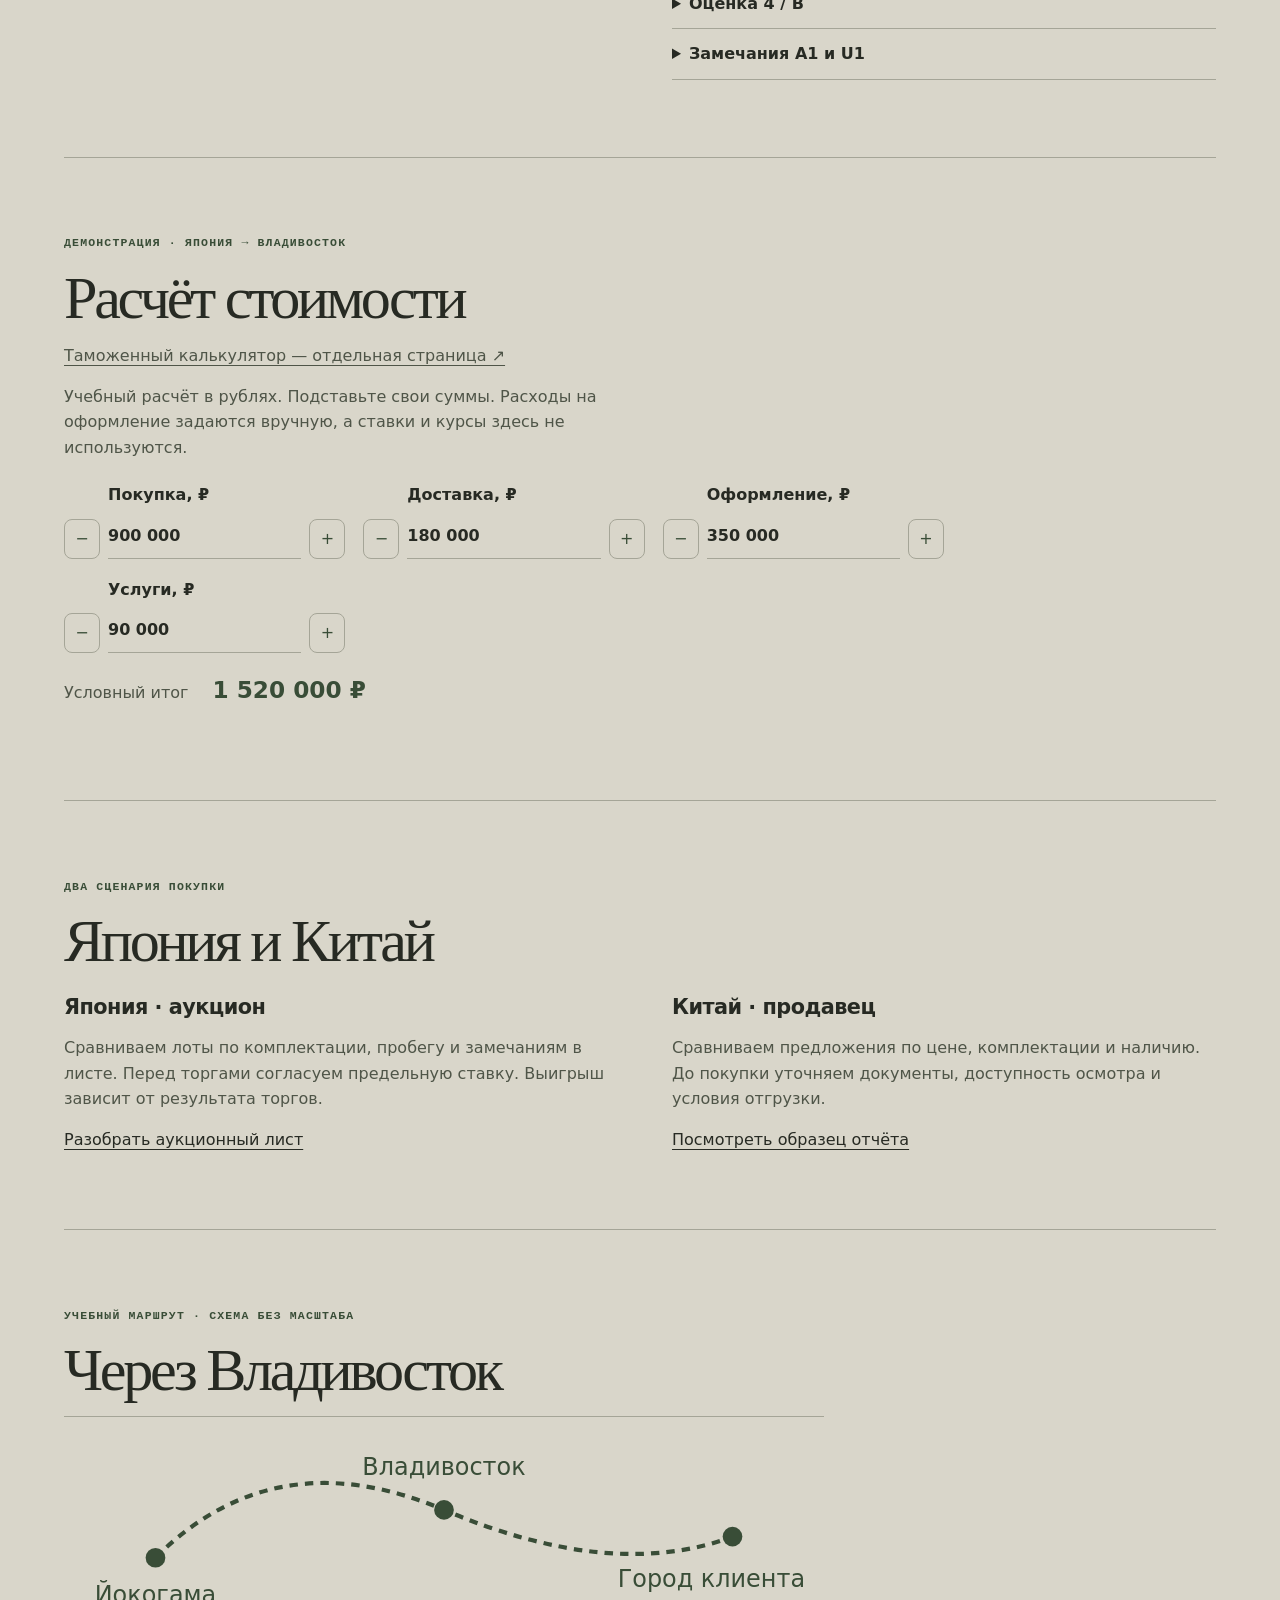
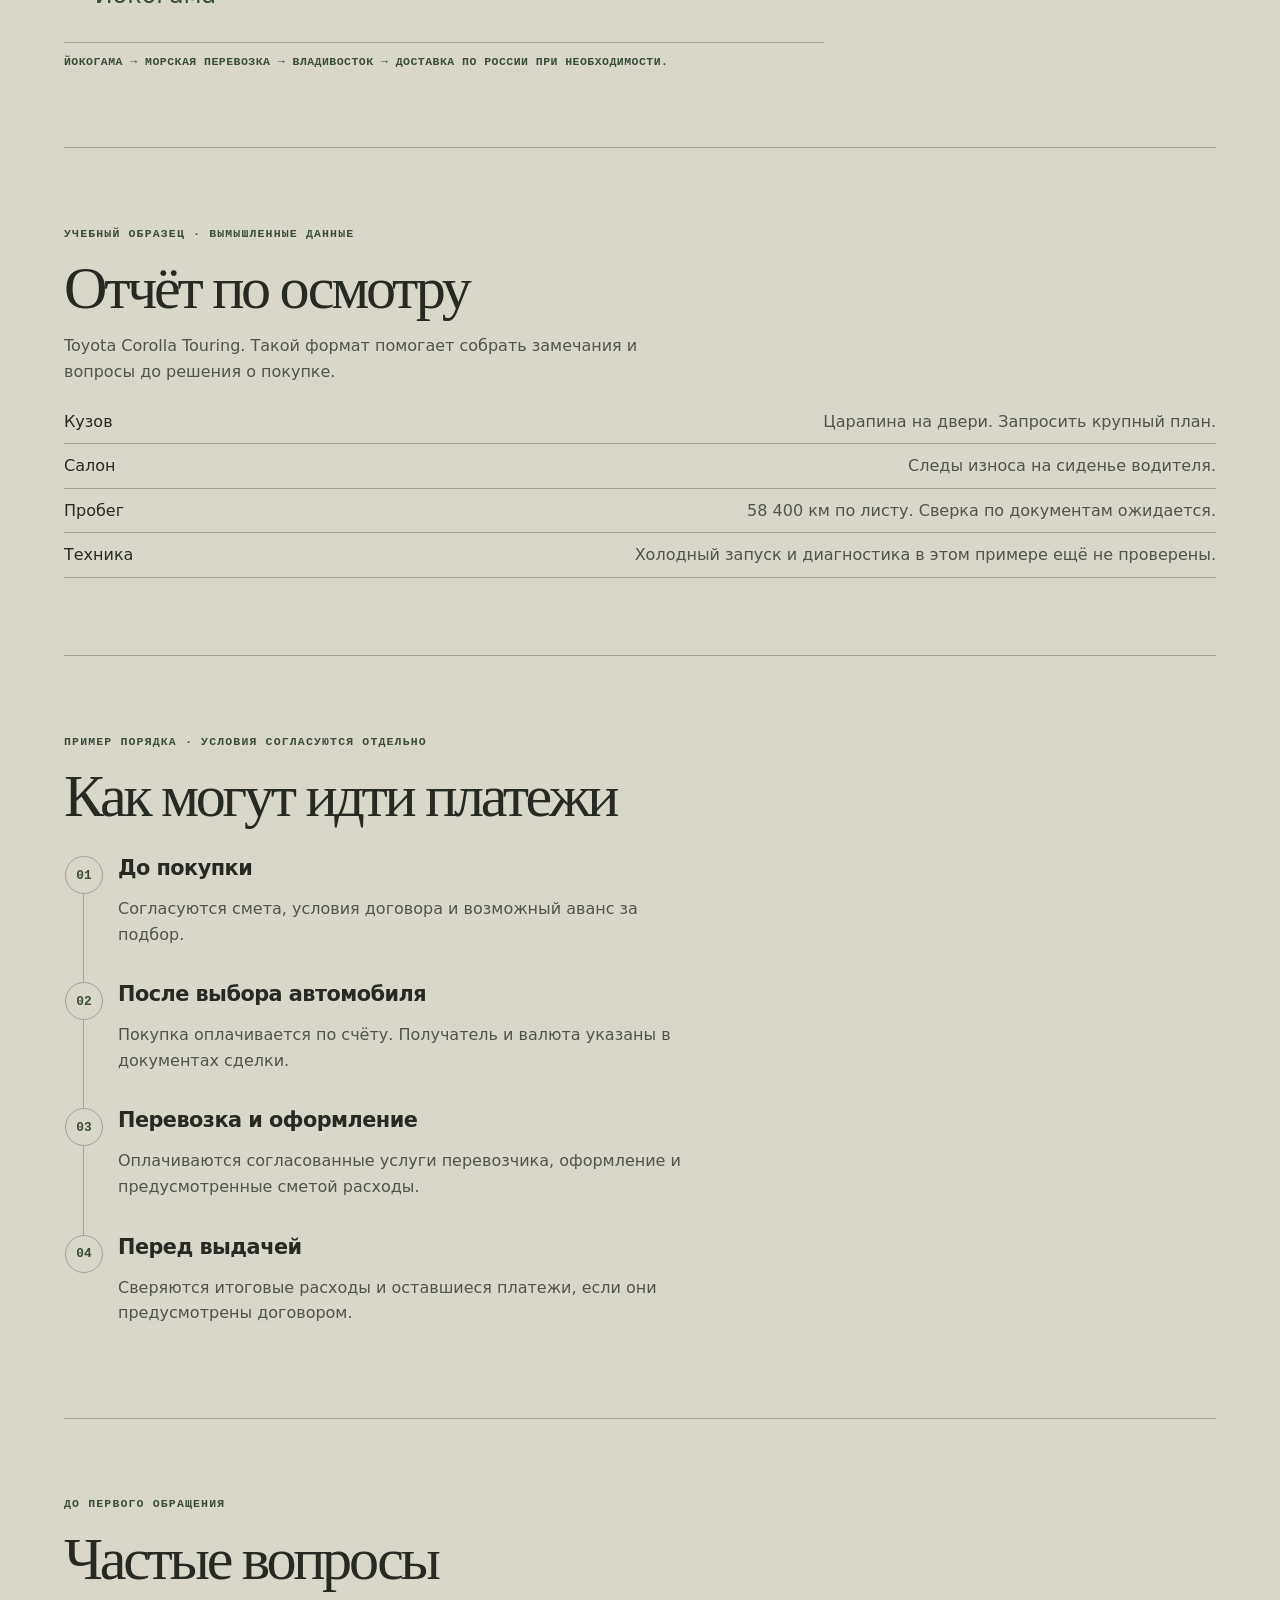
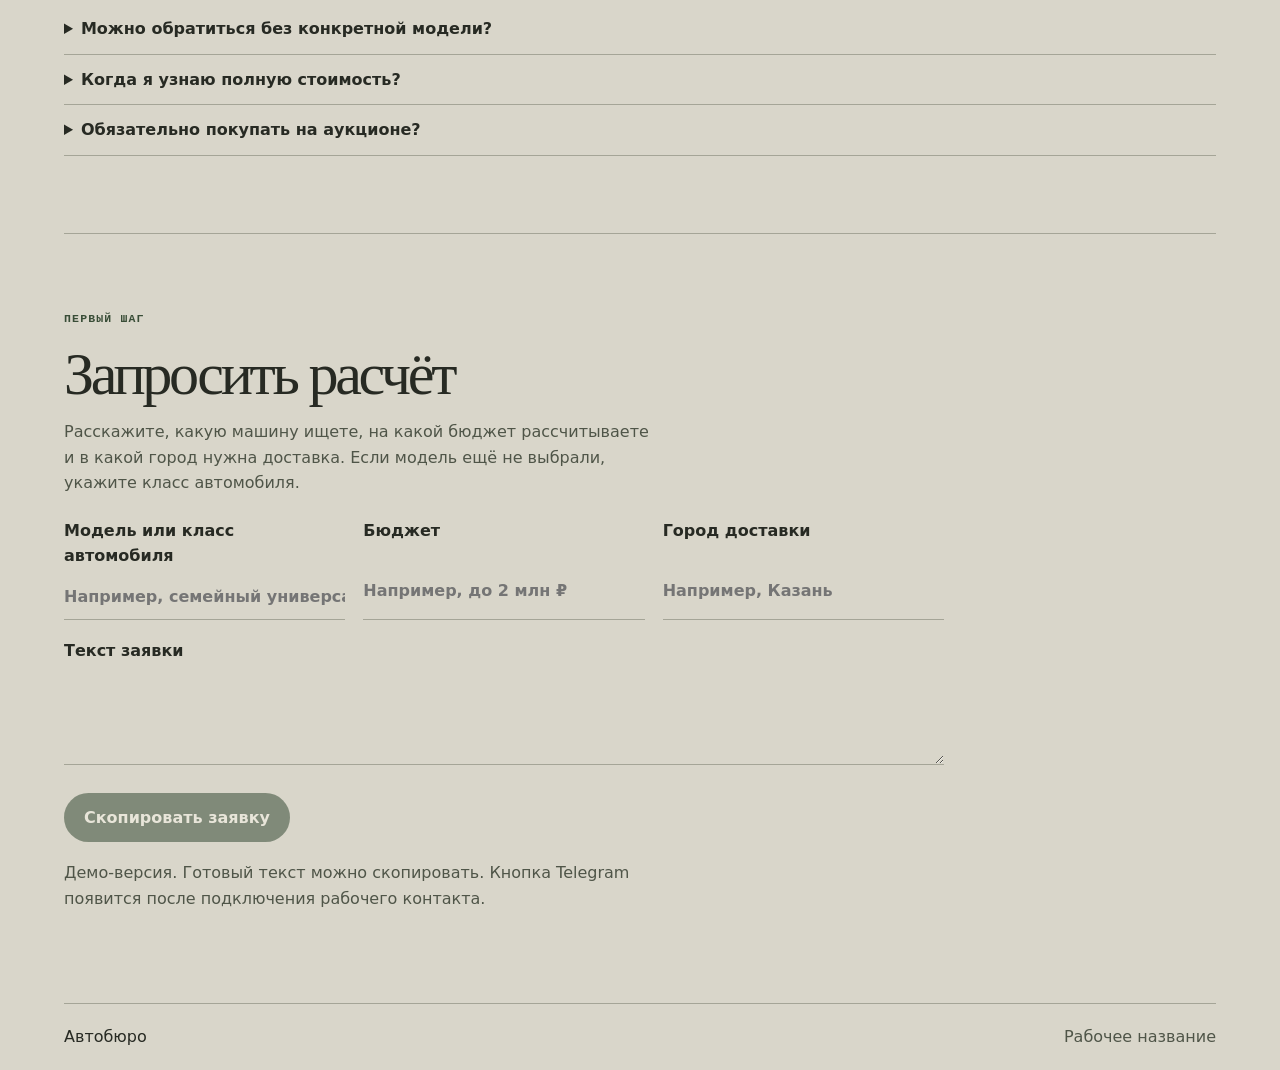
==== commit 0029228e: "Add separate customs calculator prototype page" ====
--- a/features/index.html
+++ b/features/index.html
@@ -87,7 +87,7 @@
 <details><summary>Замечания A1 и U1</summary><p>На схеме кузова A1 может обозначать небольшую царапину, а U1 — небольшую вмятину. Сверьте обозначения с легендой листа и попросите фото отмеченных деталей.</p></details></div>
 </div></section><section class="section wrap" id="tools">
 <p class="eyebrow">Демонстрация · Япония → Владивосток</p>
-<h2>Расчёт стоимости</h2>
+<h2>Расчёт стоимости</h2><p><a href="customs/">Таможенный калькулятор — отдельная страница ↗</a></p>
 <p>Учебный расчёт в рублях. Подставьте свои суммы. Расходы на оформление задаются вручную, а ставки и курсы здесь не используются.</p>
 <form class="request" id="calculator">
 <label>Покупка, ₽<input name="purchase" type="text" inputmode="numeric" value="900 000" data-step="50000" required></label>
@@ -167,3 +167,4 @@
 
 
 
+
